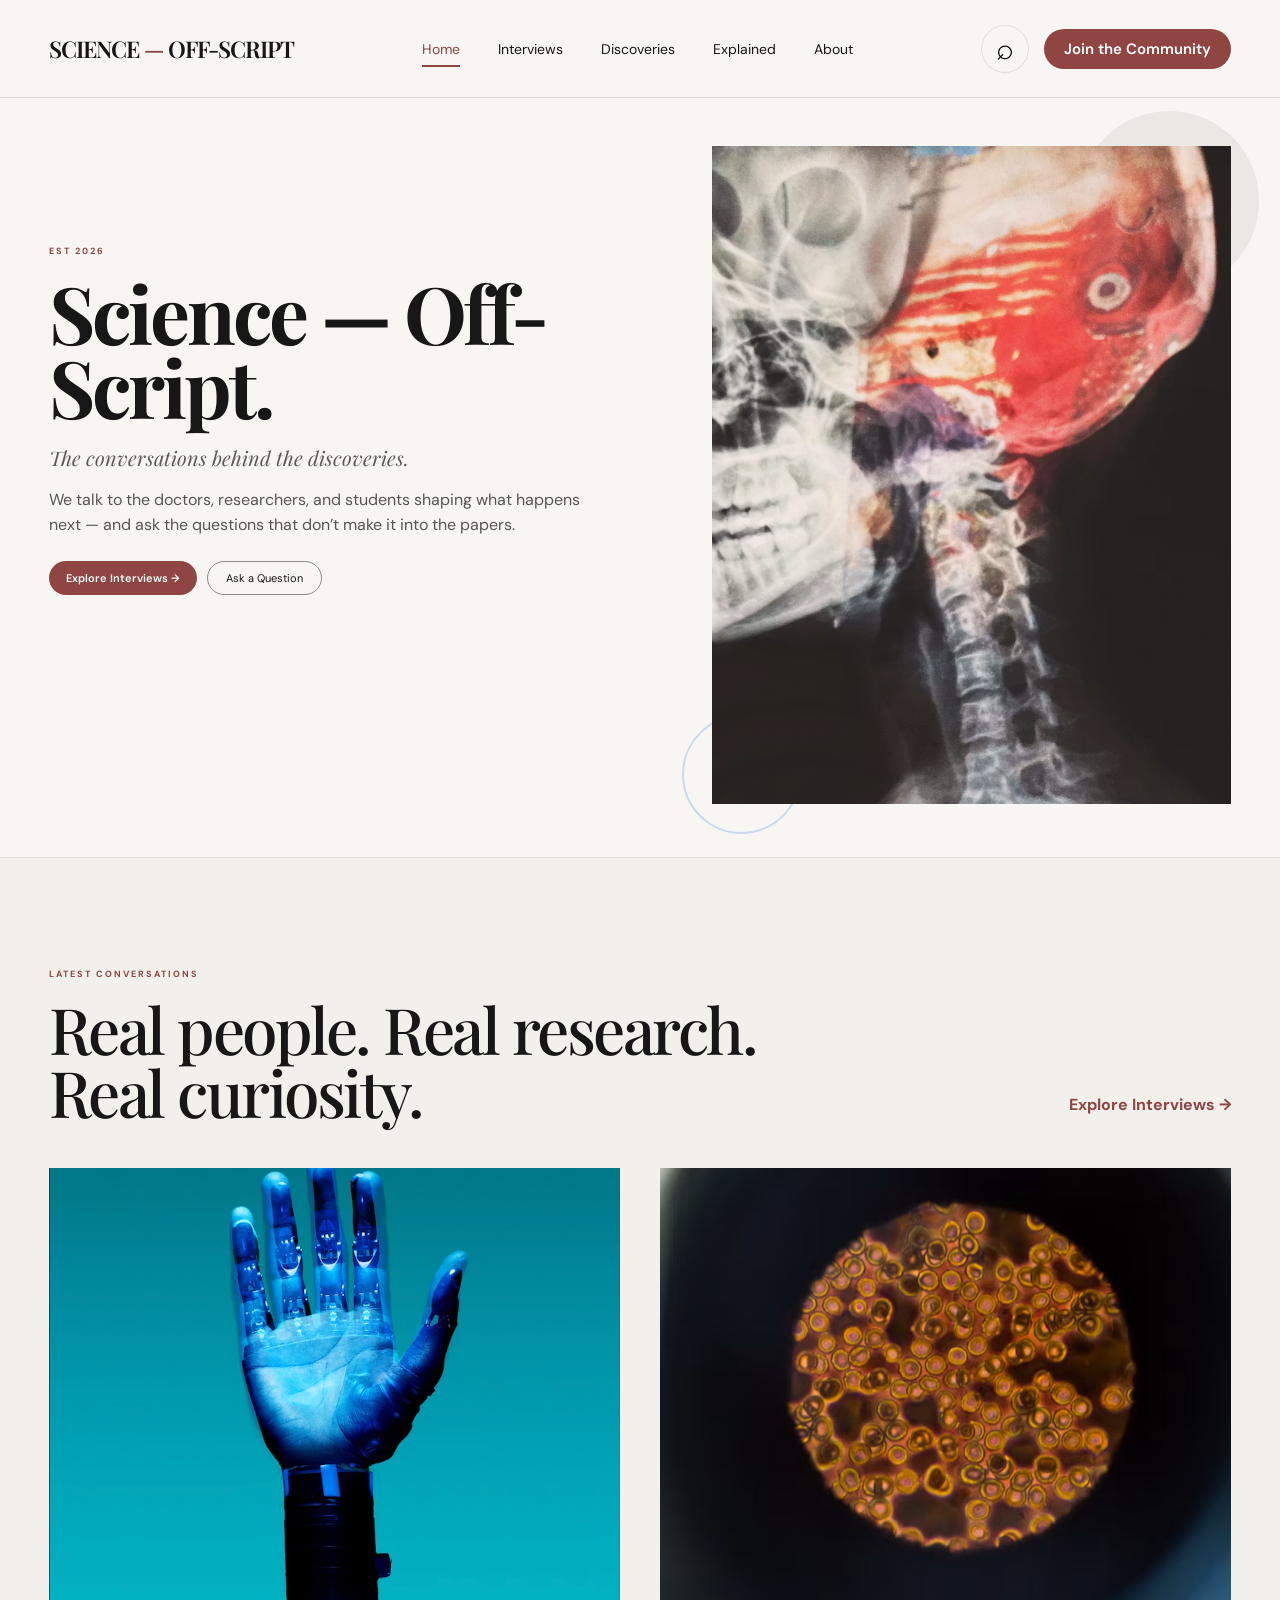
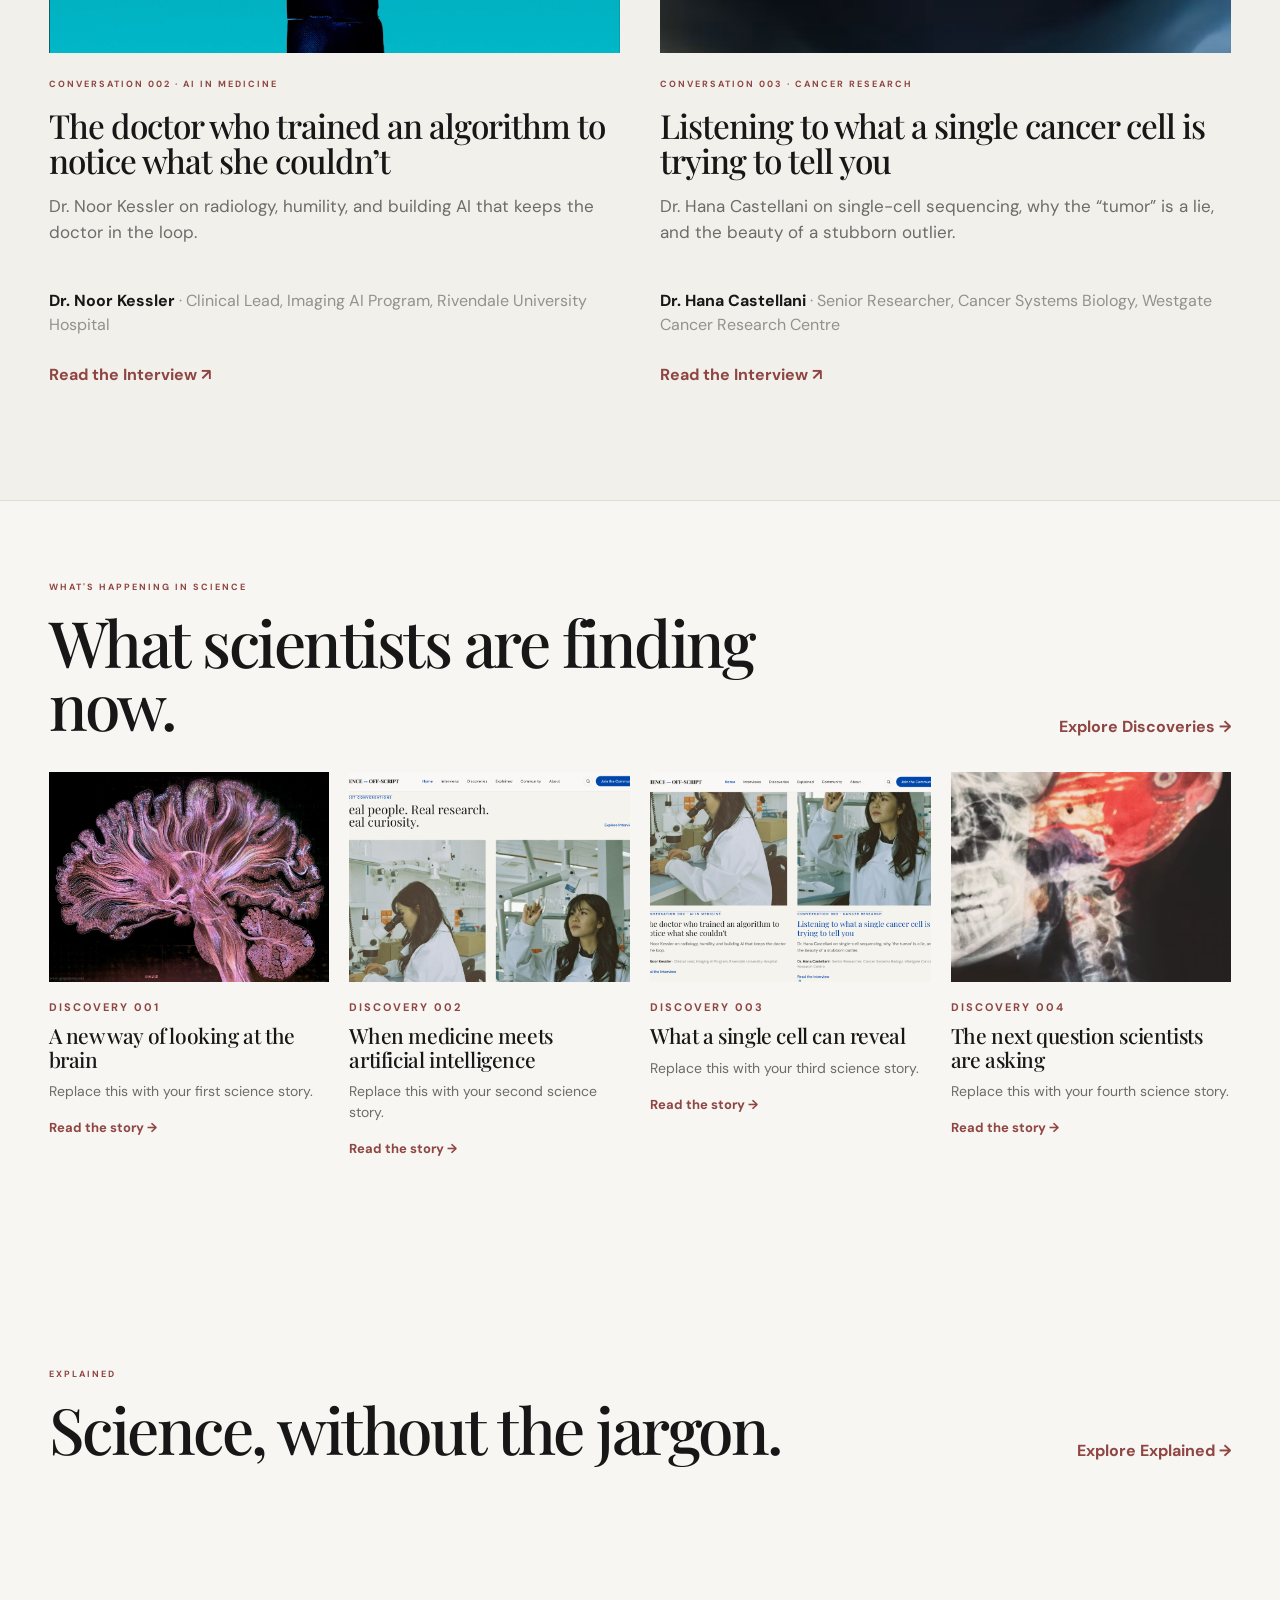
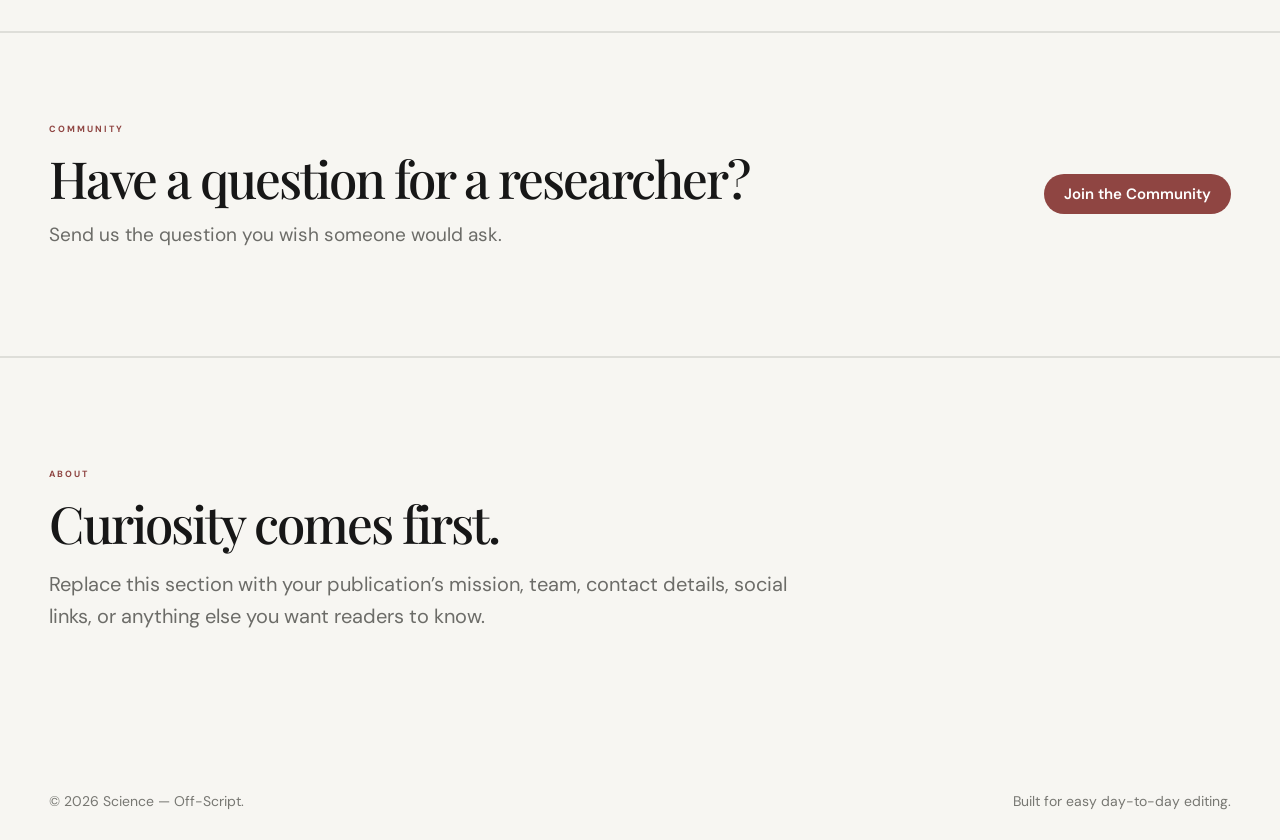
==== index.html @ 16490a1f "Update index.html" ====
<!doctype html>
<html lang="en">
<head>
  <meta charset="utf-8">
  <meta name="viewport" content="width=device-width, initial-scale=1">
  <title>Science — Off-Script.</title>
  <meta name="description" content="The conversations behind the discoveries.">
  <link rel="preconnect" href="https://fonts.googleapis.com">
  <link rel="preconnect" href="https://fonts.gstatic.com" crossorigin>
  <link href="https://fonts.googleapis.com/css2?family=DM+Sans:wght@400;500;600;700&family=Playfair+Display:ital,wght@0,500;0,600;1,500&display=swap" rel="stylesheet">
  <link rel="stylesheet" href="styles.css">
</head>
<body>
  <header class="site-header" id="home">
    <a class="logo" href="index.html" aria-label="Science Off-Script home">SCIENCE <span>—</span> OFF-SCRIPT</a>
    <nav id="main-nav"></nav>
    <div class="header-actions">
      <button class="search-btn" aria-label="Search">⌕</button>
      <a class="pill-btn" id="community-top" href="#community"></a>
    </div>
    <button class="menu-btn" aria-label="Open menu">☰</button>
  </header>

  <main>
    <section class="hero section-pad">
      <div class="hero-copy">
        <p class="eyebrow" id="hero-eyebrow"></p>
        <h1 id="hero-title"></h1>
        <p class="hero-subtitle" id="hero-subtitle"></p>
        <p class="hero-description" id="hero-description"></p>
        <div class="button-row">
          <a class="pill-btn" id="hero-primary"></a>
          <a class="outline-btn" id="hero-secondary"></a>
        </div>
      </div>
    <div class="hero-image-wrap">
  <img id="hero-image" alt="">
</div>
    </section>

    <section class="latest section-pad" id="interviews">
      <div class="section-heading">
        <div>
          <p class="eyebrow" id="latest-eyebrow"></p>
          <h2 id="latest-title"></h2>
        </div>
        <a class="text-link" id="latest-link"></a>
      </div>
      <div class="conversation-grid" id="conversation-grid"></div>
    </section>

    <section class="home-discoveries section-pad" id="discoveries">
  <div class="home-discoveries-heading">
    <div>
      <p class="eyebrow" id="whats-happening-eyebrow"></p>
      <h2 id="whats-happening-title"></h2>
    </div>

    <a class="text-link" id="whats-happening-link"></a>
  </div>

  <div class="home-discoveries-grid" id="whats-happening-grid"></div>
</section>

   <section class="home-explained section-pad" id="explained">
  <div class="home-explained-heading">
    <div>
      <p class="eyebrow">EXPLAINED</p>
      <h2>Science, without the jargon.</h2>
    </div>

    <a class="text-link" href="explained.html">Explore Explained →</a>
  </div>

  <div class="home-explained-grid" id="home-explained-grid"></div>
</section>

    <section class="community section-pad" id="community">
      <div>
        <p class="eyebrow">COMMUNITY</p>
        <h2 id="footer-community-title"></h2>
        <p id="footer-community-text"></p>
      </div>
      <a class="pill-btn" id="footer-button"></a>
    </section>

    <section class="simple-section section-pad" id="about">
      <p class="eyebrow">ABOUT</p>
      <h2>Curiosity comes first.</h2>
      <p>Replace this section with your publication’s mission, team, contact details, social links, or anything else you want readers to know.</p>
    </section>
  </main>

  <footer class="site-footer"><span id="copyright"></span><span>Built for easy day-to-day editing.</span></footer>
  <script src="content.js"></script>
  <script src="script.js"></script>
</body>
</html>
---- styles.css ----
:root {
  --blue: #8F4542;
  --ink: #171717;
  --muted: #6c6c68;
  --paper: #f7f6f2;
  --line: #deded9;
  --serif: 'Playfair Display', Georgia, serif;
  --sans: 'DM Sans', Arial, sans-serif;
}
* { box-sizing: border-box; }
html { scroll-behavior: smooth; }
body { margin: 0; background: var(--paper); color: var(--ink); font-family: var(--sans); }
a { color: inherit; text-decoration: none; }
.site-header {
  height: 98px;
  border-bottom: 1px solid var(--line);
  display: flex;
  align-items: center;
  padding: 0 3.8vw;
  gap: 40px;
  background: rgba(247,246,242,.96);
  position: sticky;
  top: 0;
  z-index: 10;
}

.logo {
  font-family: var(--serif);
  font-weight: 600;
  font-size: 23px;
  letter-spacing: -1px;
  white-space: nowrap;
}

.logo span {
  color: var(--blue);
}

nav {
  display: flex;
  justify-content: center;
  gap: 38px;
  flex: 1;
}

nav a {
  position: relative;
  color: var(--ink);
  font-size: 14px;
  transition: color .2s ease;
}
nav a::after {
  content: '';
  position: absolute;
  left: 0;
  right: 0;
  bottom: -9px;
  height: 2px;
  background: var(--blue);
  transform: scaleX(0);
  transform-origin: center;
  transition: transform .2s ease;
}

nav a:hover {
  color: var(--blue);
}

nav a:hover::after {
  transform: scaleX(1);
}

nav a.active {
  color: var(--blue);
}

nav a.active::after {
  transform: scaleX(1);
}

.text-link:hover {
  color: var(--blue);
}

.header-actions {
  display: flex;
  align-items: center;
  gap: 15px;
}

.search-btn {
  border: 1px solid var(--line);
  width: 48px;
  height: 48px;
  border-radius: 50%;
  background: transparent;
  font-size: 30px;
  line-height: 1;
  cursor: pointer;
}

.pill-btn {
  display: inline-flex;
  align-items: center;
  justify-content: center;
  background: var(--blue);
  color: white;
  border-radius: 999px;
  padding: 11px 20px;
  font-size: 15px;
  line-height: 1.2;
  font-weight: 600;
  white-space: nowrap;
}
.outline-btn { border: 1px solid #8a8a86; border-radius: 999px; padding: 15px 28px; display: inline-flex; align-items: center; justify-content: center; }
.menu-btn { display: none; border: 0; background: transparent; font-size: 25px; }
.section-pad { padding-left: 3.8vw; padding-right: 3.8vw; }
.hero {
  min-height: 760px;
  display: grid;
  grid-template-columns: 1.05fr .95fr;
  align-items: center;
  gap: 7vw;
  padding-top: 30px;
  padding-bottom: 35px;
}

.eyebrow {
  color: var(--blue);
  font-size: 9px;
  letter-spacing: 2px;
  font-weight: 700;
  margin: 0 0 18px;
}
.hero-copy {
  transform: translateY(-55px);
}
.hero h1 {
  font-family: var(--serif);
  font-size: clamp(62px, 6.2vw, 90px);
  line-height: .94;
  letter-spacing: -3px;
  max-width: 650px;
  margin: 0 0 20px;
  white-space: pre-line;
}

.hero-subtitle {
  font-family: var(--serif);
  font-style: italic;
  font-size: 20px;
  color: #595955;
  margin: 0 0 17px;
}

.hero-description {
  max-width: 560px;
  font-size: 16px;
  line-height: 1.55;
  color: #565652;
  margin: 0 0 24px;
}

.button-row {
  display: flex;
  gap: 10px;
  flex-wrap: wrap;
}

.button-row .pill-btn {
  padding: 9px 17px;
  font-size: 11px;
}

.button-row .outline-btn {
  padding: 9px 18px;
  font-size: 11px;
}

.hero-image-wrap {
  position: relative;
  max-width: 545px;
  justify-self: end;
}

.hero-image-wrap:before {
  content: '';
  position: absolute;
  width: 180px;
  height: 180px;
  border-radius: 50%;
  background: #e9e8e2;
  right: -28px;
  top: -35px;
  z-index: -1;
}

.hero-image-wrap:after {
  content: '';
  position: absolute;
  width: 115px;
  height: 115px;
  border: 2px solid #c9d9ef;
  border-radius: 50%;
  left: -30px;
  bottom: -30px;
  z-index: -1;
}

.hero-image-wrap img {
  width: 100%;
  aspect-ratio: .79;
  object-fit: cover;
  display: block;
}

.image-badge {
  position: absolute;
  bottom: 12px;
  left: 12px;
  background: white;
  padding: 6px 11px;
  border-radius: 999px;
  font-size: 9px;
  font-weight: 600;
}
.latest { padding-top: 35px; padding-bottom: 100px; }
.section-heading { display: flex; justify-content: space-between; align-items: end; gap: 30px; margin-bottom: 40px; }
.section-heading h2, .simple-section h2, .community h2 { font-family: var(--serif); font-size: clamp(45px, 4vw, 62px); line-height: .98; letter-spacing: -2px; white-space: pre-line; margin: 0; font-weight: 500; }
.text-link { color: var(--blue); font-weight: 700; font-size: 16px; }
.conversation-grid {
  display: grid;
  grid-template-columns: 1fr 0.78fr;
  grid-template-rows: auto auto;
  column-gap: 55px;
  row-gap: 45px;
  align-items: start;
}

/* Large card on the left */
.conversation-grid > *:first-child {
  grid-column: 1;
  grid-row: 1 / span 2;
  align-self: stretch;
}

/* Two smaller cards stacked on the right */
.conversation-grid > *:nth-child(2) {
  grid-column: 2;
  grid-row: 1;
}

.conversation-grid > *:nth-child(3) {
  grid-column: 2;
  grid-row: 2;
}

/* Large image */
.conversation-grid > *:first-child .card-image img {
  aspect-ratio: 1.45;
  object-fit: cover;
}

/* Smaller images */
.conversation-grid > *:nth-child(2) .card-image img,
.conversation-grid > *:nth-child(3) .card-image img {
  aspect-ratio: 1.75;
  object-fit: cover;
}

.card-image {
  display: block;
  overflow: hidden;
}

.card-image img {
  width: 100%;
  height: auto;
  display: block;
  transition: transform .35s;
}

.card-image:hover img {
  transform: scale(1.025);
}
.card-copy { padding-top: 30px; }
.card-copy h3 { font-family: var(--serif); font-size: clamp(30px, 3vw, 44px); line-height: 1.05; font-weight: 500; margin: 0 0 17px; letter-spacing: -1px; }
.card-copy > p:not(.eyebrow):not(.byline) { font-size: 17px; line-height: 1.5; color: var(--muted); max-width: 700px; }
.byline { color: #92928d; font-size: 16px; line-height: 1.5; margin: 27px 0; }
.byline strong { color: var(--ink); }
.simple-section { padding-top: 110px; padding-bottom: 110px; border-top: 1px solid var(--line); }
.simple-section p:not(.eyebrow) { max-width: 780px; font-size: 20px; line-height: 1.6; color: var(--muted); }
.community { padding-top: 90px; padding-bottom: 90px; display: flex; justify-content: space-between; align-items: center; gap: 40px; border-top: 1px solid var(--line); border-bottom: 1px solid var(--line); }
.community p:not(.eyebrow) { color: var(--muted); font-size: 19px; }
.site-footer { padding: 30px 3.8vw; display: flex; justify-content: space-between; color: #777772; font-size: 14px; gap: 20px; }
.article-page { padding-bottom: 100px; }
.article-intro { padding-top: 95px; text-align: center; max-width: 1100px; margin: auto; }
.article-intro h1 { font-family: var(--serif); font-size: clamp(55px, 7vw, 100px); line-height: .98; letter-spacing: -3px; margin: 0 auto 30px; font-weight: 500; }
.article-intro-text { font-size: 22px; color: var(--muted); line-height: 1.5; max-width: 780px; margin: auto; }
.article-intro .byline { margin-bottom: 8px; }
.article-date { color: var(--blue); font-weight: 700; letter-spacing: 3px; }
.article-hero { width: 92.4vw; margin: 50px auto 80px; }
.article-hero img { width: 100%; max-height: 760px; object-fit: cover; display: block; }
.article-body { max-width: 780px; margin: auto; padding: 0 25px; }
.article-body section { margin-bottom: 60px; }
.article-body h2 { font-family: var(--serif); font-size: 43px; font-weight: 500; }
.article-body p { font-size: 20px; line-height: 1.8; color: #555550; }
code { font-family: monospace; background: #e9e8e2; padding: 2px 5px; }
@media (max-width: 900px) {
  .site-header {
    height: 78px;
    padding: 0 5vw;
    gap: 15px;
  }

  nav,
  .header-actions {
    display: none;
  }

  .menu-btn {
    display: block;
    margin-left: auto;
  }

  .hero {
    grid-template-columns: 1fr;
    gap: 45px;
    padding-top: 65px;
  }

  .hero h1 {
    font-size: clamp(60px, 15vw, 90px);
  }

  .conversation-grid,
  .featured-card {
    grid-template-columns: 1fr;
  }

  .conversation-grid {
    grid-template-rows: auto;
  }

  .conversation-grid > *:first-child {
    grid-row: auto;
  }

  .section-heading {
    align-items: start;
    flex-direction: column;
  }

  .featured-copy {
    padding-bottom: 30px;
  }

  .community {
    flex-direction: column;
    align-items: start;
  }
}

@media (max-width: 560px) {
  .logo {
    font-size: 17px;
  }

  .section-pad {
    padding-left: 5vw;
    padding-right: 5vw;
  }

  .hero {
    min-height: auto;
    padding-bottom: 70px;
  }

  .hero h1 {
    letter-spacing: -2px;
  }

  .hero-description {
    font-size: 18px;
  }

  .section-heading h2,
  .simple-section h2,
  .community h2 {
    font-size: 48px;
  }

  .featured-copy h3 {
    font-size: 46px;
  }

  .site-footer {
    padding: 25px 5vw;
    flex-direction: column;
  }

  .article-hero {
    width: 90vw;
  }
}
/* COMMUNITY PAGE */

.community-section {
  display: grid;
  grid-template-columns: 1fr 1fr;
  align-items: center;
  gap: 70px;
  padding-top: 45px;
  padding-bottom: 45px;
  border-top: 1px solid var(--line);
  border-bottom: 1px solid var(--line);
}

.community-text {
  max-width: 600px;
}

.community-text h2 {
  font-family: var(--serif);
  font-size: clamp(45px, 5vw, 70px);
  line-height: 1;
  letter-spacing: -2px;
  font-weight: 500;
  margin: 0 0 22px;
}

.community-text > p:not(.eyebrow) {
  color: var(--muted);
  font-size: 19px;
  line-height: 1.6;
  margin: 0;
}

.community-form-box {
  background: white;
  border: 1px solid var(--line);
  border-radius: 18px;
  padding: 25px;
}

.community-form {
  display: flex;
  flex-direction: column;
  gap: 14px;
}

.community-form label {
  font-size: 15px;
  font-weight: 600;
}

.community-form textarea {
  width: 100%;
  min-height: 160px;
  box-sizing: border-box;
  resize: vertical;
  border: 1px solid var(--line);
  border-radius: 10px;
  padding: 14px;
  font-family: var(--sans);
  font-size: 16px;
  line-height: 1.5;
  background: var(--paper);
  color: var(--ink);
  outline: none;
}

.community-form textarea:focus {
  border-color: var(--blue);
}

.community-form .pill-btn {
  border: 0;
  cursor: pointer;
  align-self: flex-start;
}


/* COMMUNITY MOBILE */

@media (max-width: 900px) {

  .community-section {
    grid-template-columns: 1fr;
    gap: 35px;
    padding-top: 40px;
    padding-bottom: 40px;
  }

  .community-form-box {
    width: 100%;
    box-sizing: border-box;
  }

  .community-text h2 {
    font-size: 48px;
  }

}
/* =========================================================
   HOME PAGE — REFERENCE LAYOUT
   Keep existing colors and images.
   ========================================================= */

/* Light separation line between major Home sections */
.hero {
  border-bottom: 1px solid var(--line);
}

/* Latest Conversations — slightly darker paper tone */
.latest {
  background: #f1f0eb;
  border-bottom: 1px solid var(--line);
  padding-top: 110px;
  padding-bottom: 115px;
}

/* Reference-style heading */
.latest .section-heading {
  margin-bottom: 45px;
}

.latest .section-heading h2 {
  max-width: 760px;
  font-size: clamp(48px, 5vw, 68px);
  line-height: .98;
  letter-spacing: -2.5px;
}

/* Keep the Explore Interviews link on the right */
.latest .section-heading .text-link {
  margin-bottom: 8px;
  white-space: nowrap;
}

/* Two equal conversation columns like the reference */
.latest .conversation-grid {
  display: grid;
  grid-template-columns: repeat(2, minmax(0, 1fr));
  grid-template-rows: none;
  gap: 40px;
  align-items: start;
}

/* Remove the old asymmetric positioning */
.latest .conversation-grid > * {
  grid-column: auto !important;
  grid-row: auto !important;
}

/* Conversation images */
.latest .card-image img {
  width: 100%;
  aspect-ratio: 1.18;
  object-fit: cover;
  display: block;
}

/* Conversation text */
.latest .card-copy {
  padding-top: 25px;
}

.latest .card-copy h3 {
  font-size: clamp(28px, 2.6vw, 40px);
  line-height: 1.05;
  letter-spacing: -1px;
  margin-bottom: 15px;
}

.latest .card-copy > p:not(.eyebrow):not(.byline) {
  font-size: 17px;
  line-height: 1.55;
}
/* Show only the first two Latest Conversation cards */
.latest .conversation-grid > *:nth-child(3) {
  display: none;
}
}
/* Make the two Latest Conversation cards exactly equal */
.latest .conversation-grid {
  align-items: stretch;
}

.latest .conversation-grid > *:nth-child(1),
.latest .conversation-grid > *:nth-child(2) {
  display: flex;
  flex-direction: column;
}

/* Same image size */
.latest .conversation-grid > *:nth-child(1) .card-image,
.latest .conversation-grid > *:nth-child(2) .card-image {
  width: 100%;
  aspect-ratio: 1.18;
}

.latest .conversation-grid > *:nth-child(1) .card-image img,
.latest .conversation-grid > *:nth-child(2) .card-image img {
  width: 100%;
  height: 100%;
  object-fit: cover;
}

/* Same text positioning */
.latest .conversation-grid > *:nth-child(1) .card-copy,
.latest .conversation-grid > *:nth-child(2) .card-copy {
  padding-top: 25px;
  display: flex;
  flex-direction: column;
  flex: 1;
}

/* Same title size */
.latest .conversation-grid > *:nth-child(1) .card-copy h3,
.latest .conversation-grid > *:nth-child(2) .card-copy h3 {
  font-size: clamp(28px, 2.6vw, 40px);
  line-height: 1.05;
  letter-spacing: -1px;
  margin: 0 0 15px;
}

/* Same description styling */
.latest .conversation-grid > *:nth-child(1) .card-copy > p:not(.eyebrow):not(.byline),
.latest .conversation-grid > *:nth-child(2) .card-copy > p:not(.eyebrow):not(.byline) {
  font-size: 17px;
  line-height: 1.55;
  margin-top: 0;
}
/* =========================================================
FEATURED CONVERSATION — REFERENCE
========================================================= */

.featured {
  border-bottom: 1px solid var(--line);
  padding-top: 105px;
  padding-bottom: 115px;
}

/* Heading above the featured story */
.featured .section-heading {
  margin-bottom: 45px;
}

.featured .section-heading h2 {
  max-width: 760px;
  font-size: clamp(48px, 5vw, 68px);
  line-height: .98;
  letter-spacing: -2.5px;
}

/* All conversations link */
.featured .section-heading .text-link {
  margin-bottom: 8px;
  white-space: nowrap;
}

/* Large image + story copy */
.featured-card {
  display: grid;
  grid-template-columns: 1.35fr .9fr;
  gap: 6vw;
  align-items: center;
}

/* Featured image */
.featured-image {
  width: 100%;
}

.featured-image img {
  width: 100%;
  aspect-ratio: 1.38;
  object-fit: cover;
  display: block;
}

/* Story copy */
.featured-copy {
  max-width: 560px;
}

.featured-copy h3 {
  font-family: var(--serif);
  color: var(--blue);
  font-size: clamp(45px, 5vw, 72px);
  line-height: .98;
  letter-spacing: -2px;
  font-weight: 500;
  margin: 0 0 25px;
}

.featured-description {
  font-size: 20px;
  color: #5c5c58;
  line-height: 1.5;
  margin: 0;
}

/* =========================================================
   HOME — EXPLAINED
   ========================================================= */

.home-explained {
  border-bottom: 1px solid var(--line);
  padding-top: 110px;
  padding-bottom: 115px;
}

.home-explained-heading {
  display: flex;
  justify-content: space-between;
  align-items: end;
  gap: 30px;
  margin-bottom: 55px;
}

.home-explained-heading h2 {
  font-family: var(--serif);
  font-size: clamp(48px, 5vw, 68px);
  line-height: .98;
  letter-spacing: -2.5px;
  font-weight: 500;
  margin: 0;
  max-width: 760px;
}

.home-explained-grid {
  display: grid;
  grid-template-columns: repeat(3, minmax(0, 1fr));
  gap: 42px;
}

.home-explained-card {
  border-top: 1px solid var(--line);
  padding-top: 25px;
}

.home-explained-card h3 {
  font-family: var(--serif);
  font-size: clamp(28px, 2.5vw, 38px);
  line-height: 1.05;
  letter-spacing: -1px;
  font-weight: 500;
  margin: 0 0 18px;
}

.home-explained-card p:not(.eyebrow) {
  color: var(--muted);
  font-size: 17px;
  line-height: 1.55;
  margin: 0 0 25px;
}

.home-explained-card .text-link {
  font-size: 15px;
}

/* =========================================================
   HOME MOBILE
   ========================================================= */

@media (max-width: 900px) {

  .latest .conversation-grid {
    grid-template-columns: 1fr;
    gap: 55px;
  }

  .home-explained-grid {
    grid-template-columns: 1fr;
    gap: 45px;
  }

  .home-explained-heading {
    align-items: start;
    flex-direction: column;
  }

  .featured-card {
    grid-template-columns: 1fr;
  }
}

@media (max-width: 560px) {

  .latest {
    padding-top: 80px;
    padding-bottom: 85px;
  }

  .featured {
    padding-top: 80px;
    padding-bottom: 85px;
  }

  .home-explained {
    padding-top: 80px;
    padding-bottom: 85px;
  }

  .latest .section-heading h2,
  .home-explained-heading h2 {
    font-size: 46px;
  }
}
/* Hide Featured Conversation on homepage */
.featured {
  display: none;
}
/* =========================================
   WHAT'S HAPPENING — 4 SMALL CARDS
   ========================================= */

.home-discoveries {
  padding-top: 80px;
  padding-bottom: 100px;
}

.home-discoveries-heading {
  display: flex;
  align-items: flex-end;
  justify-content: space-between;
  gap: 30px;
  margin-bottom: 35px;
}

.home-discoveries-grid {
  display: grid;
  grid-template-columns: repeat(4, 1fr);
  gap: 20px;
}

.home-discovery-card {
  min-width: 0;
}

.home-discovery-card .card-image {
  display: block;
  width: 100%;
  aspect-ratio: 4 / 3;
  overflow: hidden;
  margin-bottom: 18px;
}

.home-discovery-card .card-image img {
  width: 100%;
  height: 100%;
  object-fit: cover;
  display: block;
}

.home-discovery-card .card-copy {
  padding: 0;
}

.home-discovery-card .eyebrow {
  margin-bottom: 10px;
  font-size: 11px;
}

.home-discovery-card h3 {
  font-size: 21px;
  line-height: 1.12;
  letter-spacing: -0.4px;
  margin: 0 0 10px;
}

.home-discovery-card .card-copy > p:not(.eyebrow) {
  font-size: 14px;
  line-height: 1.5;
  margin: 0 0 14px;
}

.home-discovery-card .text-link {
  font-size: 13px;
}

/* Tablet */
@media (max-width: 900px) {
  .home-discoveries-grid {
    grid-template-columns: repeat(2, 1fr);
  }
}

/* Mobile */
@media (max-width: 600px) {
  .home-discoveries-heading {
    align-items: flex-start;
    flex-direction: column;
  }

  .home-discoveries-grid {
    grid-template-columns: 1fr;
  }
}
.home-discoveries-heading h2 {
  font-family: var(--serif);
  font-size: clamp(48px, 5vw, 68px);
  line-height: .98;
  letter-spacing: -2.5px;
  font-weight: 500;
  margin: 0;
  max-width: 760px;
}
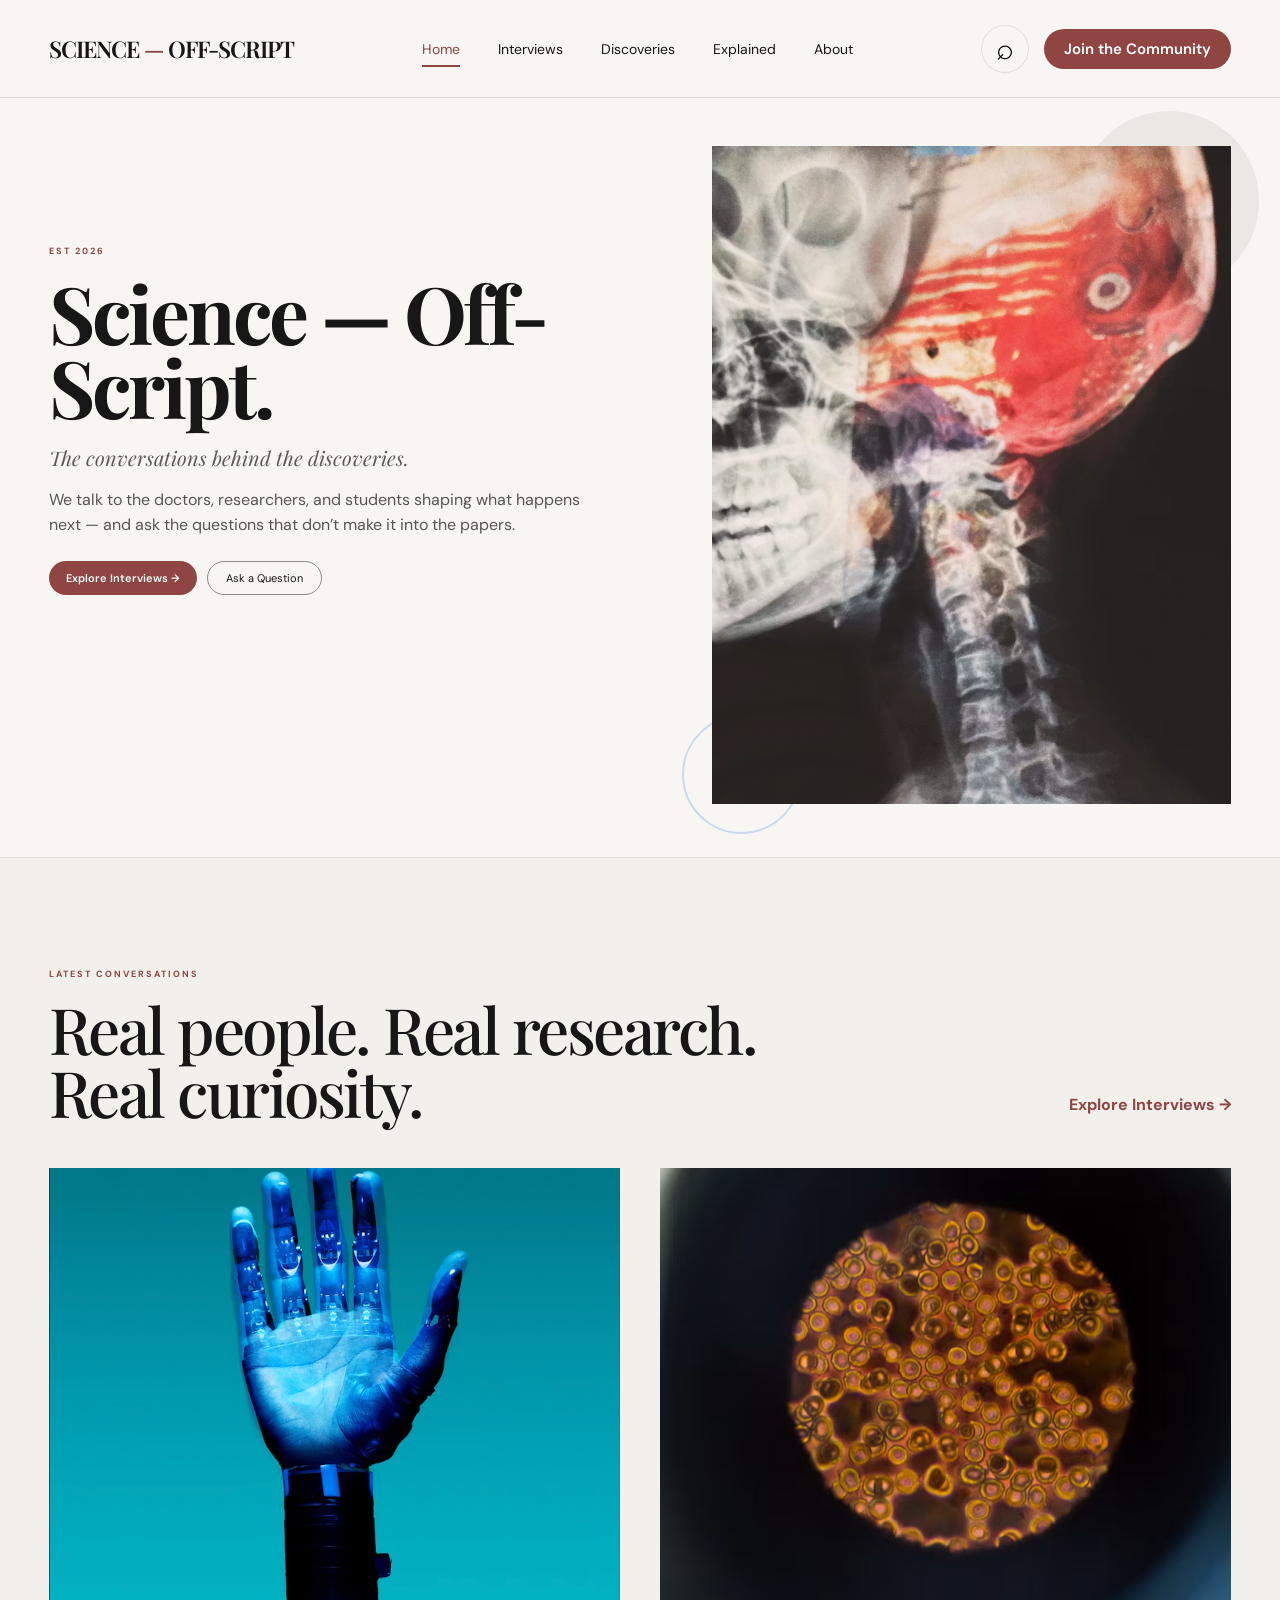
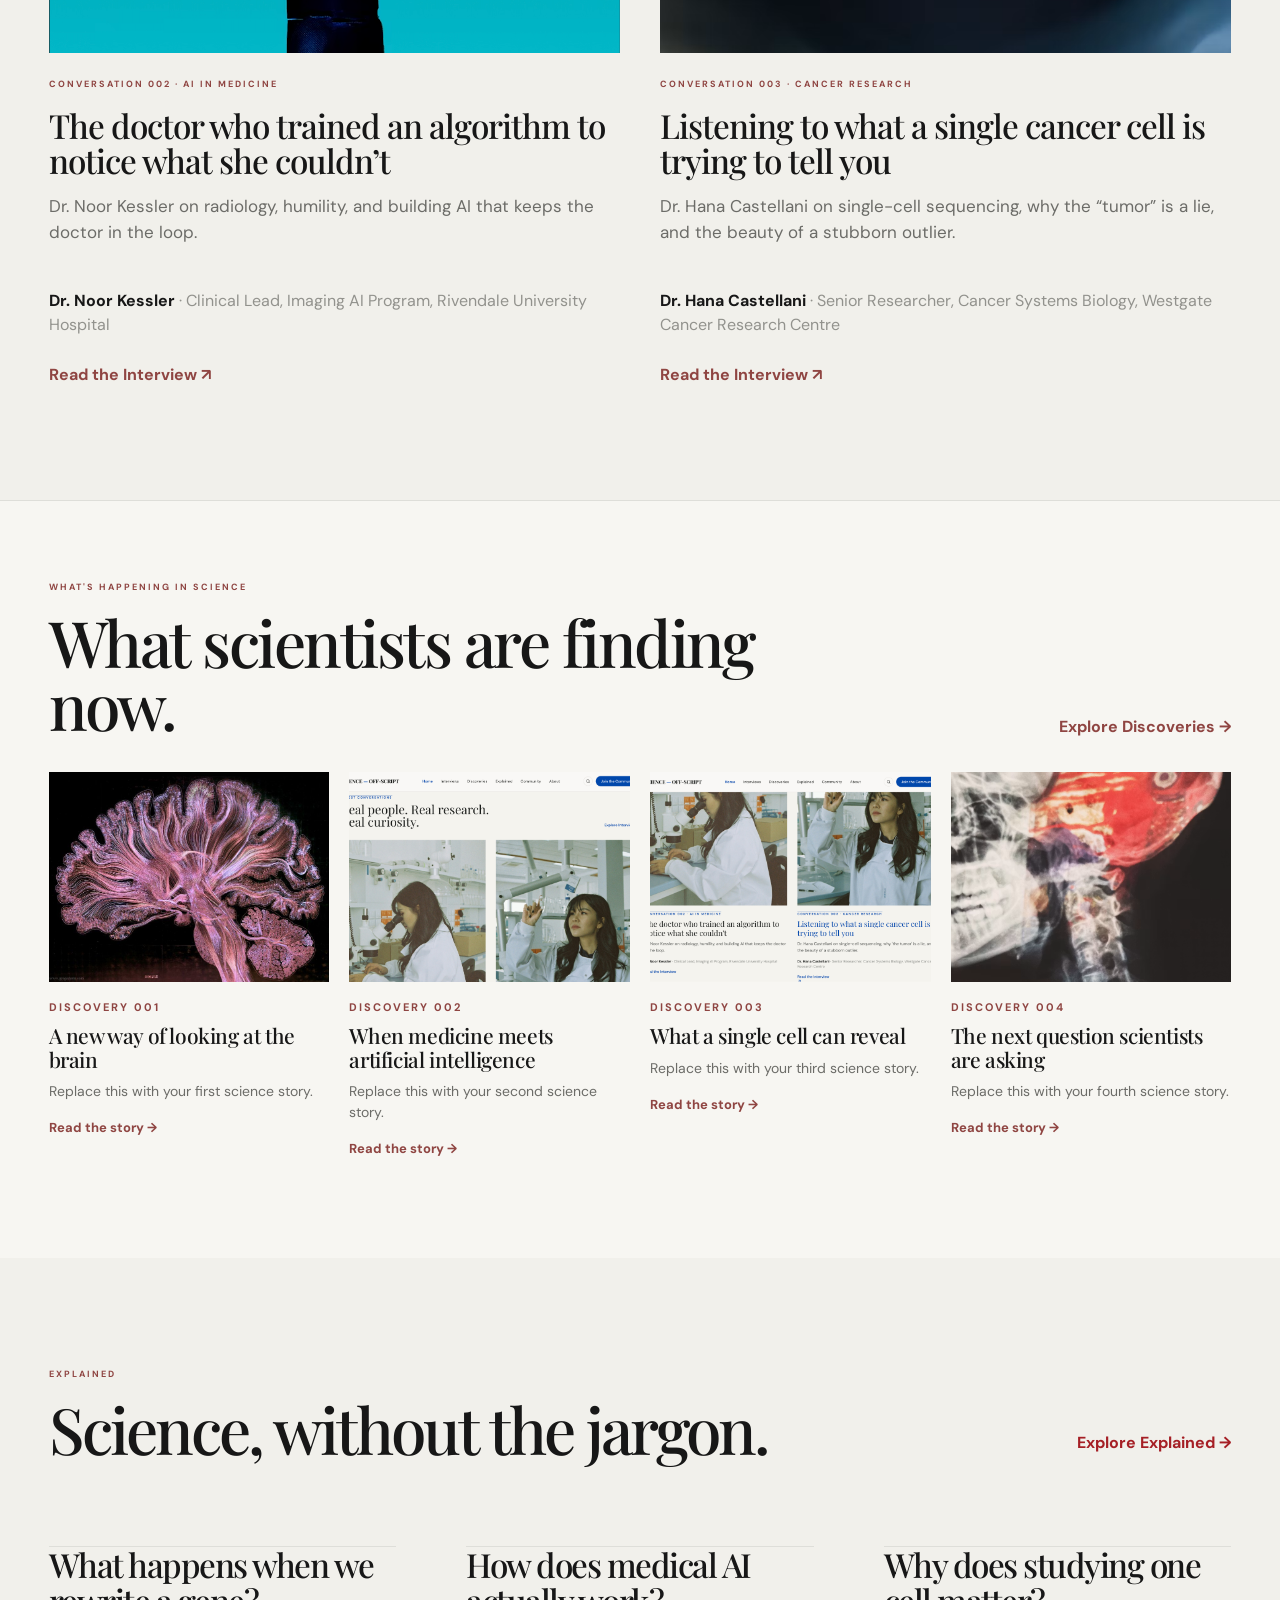
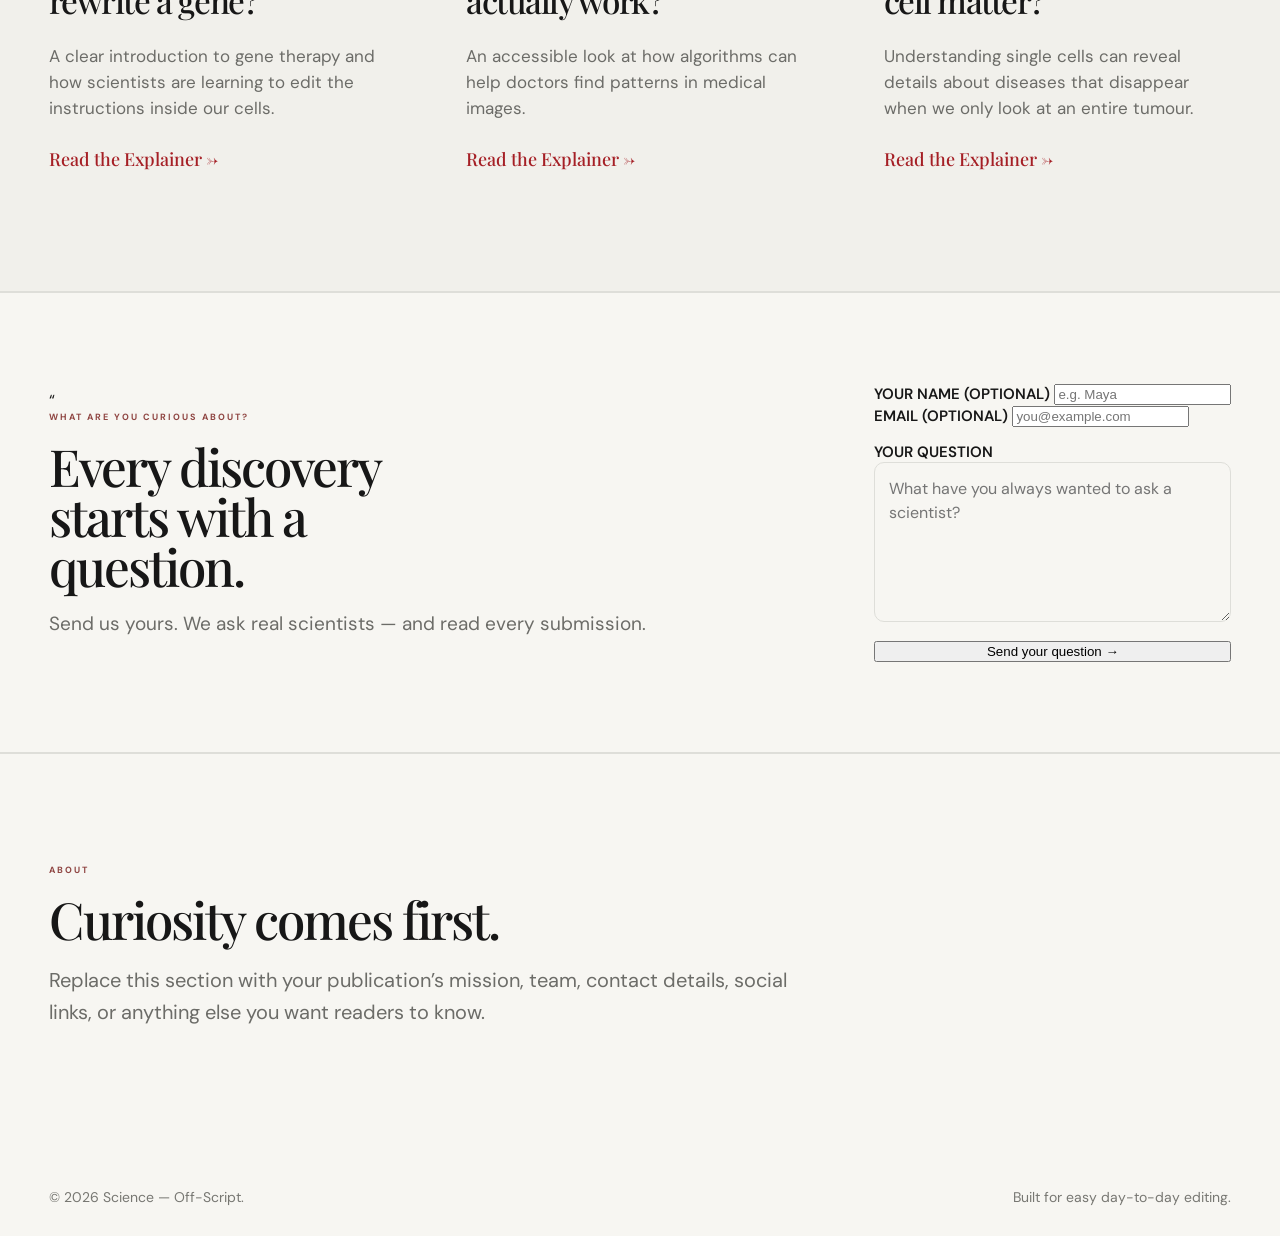
==== commit 1672b18d: "Update index.html" ====
--- a/index.html
+++ b/index.html
@@ -76,13 +76,55 @@
 </section>
 
     <section class="community section-pad" id="community">
-      <div>
-        <p class="eyebrow">COMMUNITY</p>
-        <h2 id="footer-community-title"></h2>
-        <p id="footer-community-text"></p>
+  <div class="community-copy">
+    <div class="community-icon">“</div>
+
+    <p class="eyebrow">WHAT ARE YOU CURIOUS ABOUT?</p>
+
+    <h2>Every discovery<br>starts with a<br>question.</h2>
+
+    <p>
+      Send us yours. We ask real scientists — and read
+      every submission.
+    </p>
+  </div>
+
+  <form class="community-form">
+    <div class="community-form-row">
+
+      <div class="form-field">
+        <label for="question-name">YOUR NAME (OPTIONAL)</label>
+        <input
+          type="text"
+          id="question-name"
+          placeholder="e.g. Maya"
+        >
       </div>
-      <a class="pill-btn" id="footer-button"></a>
-    </section>
+
+      <div class="form-field">
+        <label for="question-email">EMAIL (OPTIONAL)</label>
+        <input
+          type="email"
+          id="question-email"
+          placeholder="you@example.com"
+        >
+      </div>
+
+    </div>
+
+    <div class="form-field form-question">
+      <label for="question">YOUR QUESTION</label>
+      <textarea
+        id="question"
+        placeholder="What have you always wanted to ask a scientist?"
+      ></textarea>
+    </div>
+
+    <button type="submit" class="community-submit">
+      Send your question →
+    </button>
+  </form>
+</section>
 
     <section class="simple-section section-pad" id="about">
       <p class="eyebrow">ABOUT</p>
--- a/styles.css
+++ b/styles.css
@@ -908,3 +908,83 @@
   margin: 0;
   max-width: 760px;
 }
+/* =========================================
+   EXPLAINED — HOMEPAGE
+   ========================================= */
+
+.home-explained {
+  background: #f1f0eb;
+  border-bottom: 1px solid var(--line);
+  padding-top: 110px;
+  padding-bottom: 120px;
+}
+
+.home-explained-heading {
+  display: flex;
+  align-items: flex-end;
+  justify-content: space-between;
+  gap: 40px;
+  margin-bottom: 85px;
+}
+
+.home-explained-heading h2 {
+  font-family: var(--serif);
+  font-size: clamp(48px, 5vw, 76px);
+  line-height: 0.98;
+  letter-spacing: -3px;
+  font-weight: 500;
+  margin: 0;
+  max-width: 760px;
+}
+
+.home-explained-heading .text-link {
+  flex-shrink: 0;
+  margin-bottom: 8px;
+  color: #a51f25;
+}
+
+.home-explained-grid {
+  display: grid;
+  grid-template-columns: repeat(3, 1fr);
+  gap: 70px;
+}
+
+.home-explained-card {
+  padding: 0;
+}
+
+.home-explained-card h3 {
+  font-family: var(--serif);
+  font-size: clamp(30px, 2.6vw, 42px);
+  line-height: 1.08;
+  letter-spacing: -1.5px;
+  font-weight: 500;
+  margin: 0 0 24px;
+}
+
+.home-explained-card p {
+  font-size: 18px;
+  line-height: 1.55;
+  color: #666;
+  margin: 0 0 32px;
+  max-width: 430px;
+}
+
+.home-explained-card .text-link {
+  color: #a51f25;
+  font-family: var(--serif);
+  font-size: 18px;
+  font-weight: 500;
+}
+
+@media (max-width: 900px) {
+  .home-explained-heading {
+    align-items: flex-start;
+    flex-direction: column;
+  }
+
+  .home-explained-grid {
+    grid-template-columns: 1fr;
+    gap: 55px;
+  }
+}
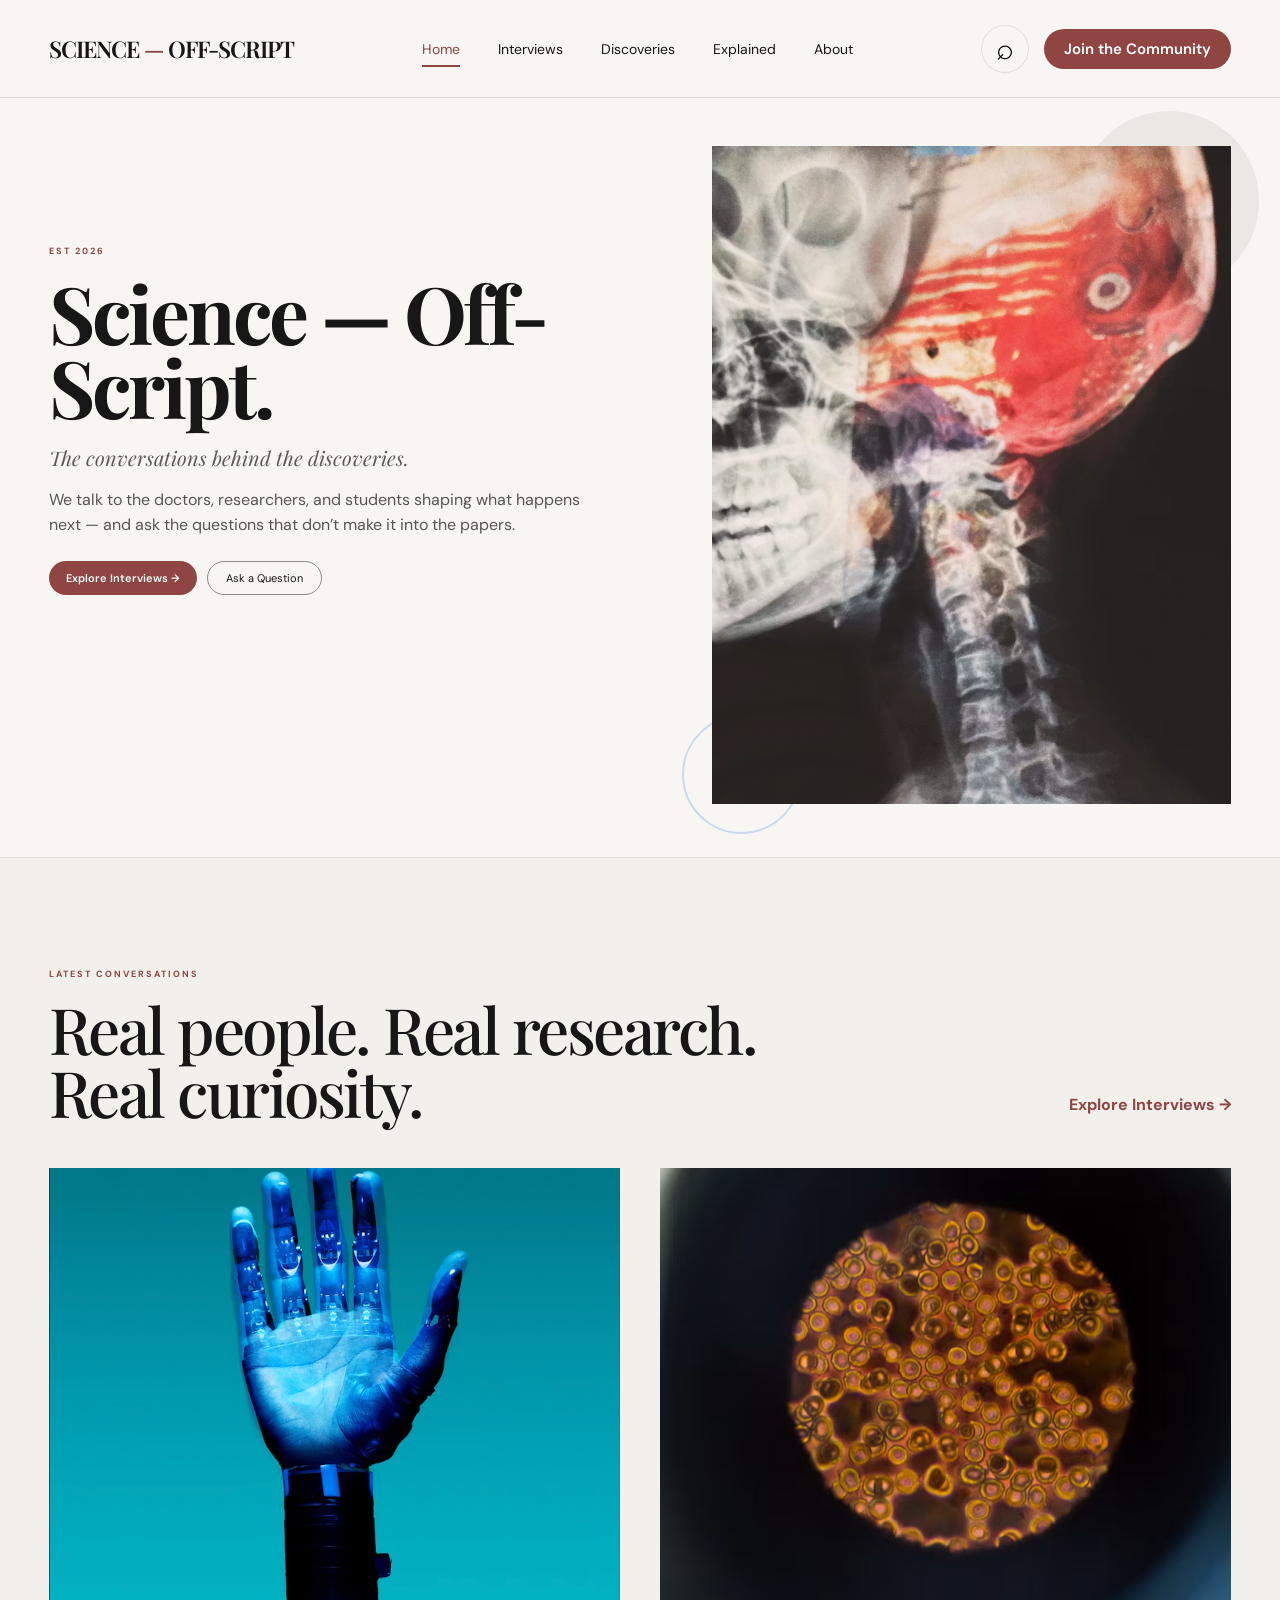
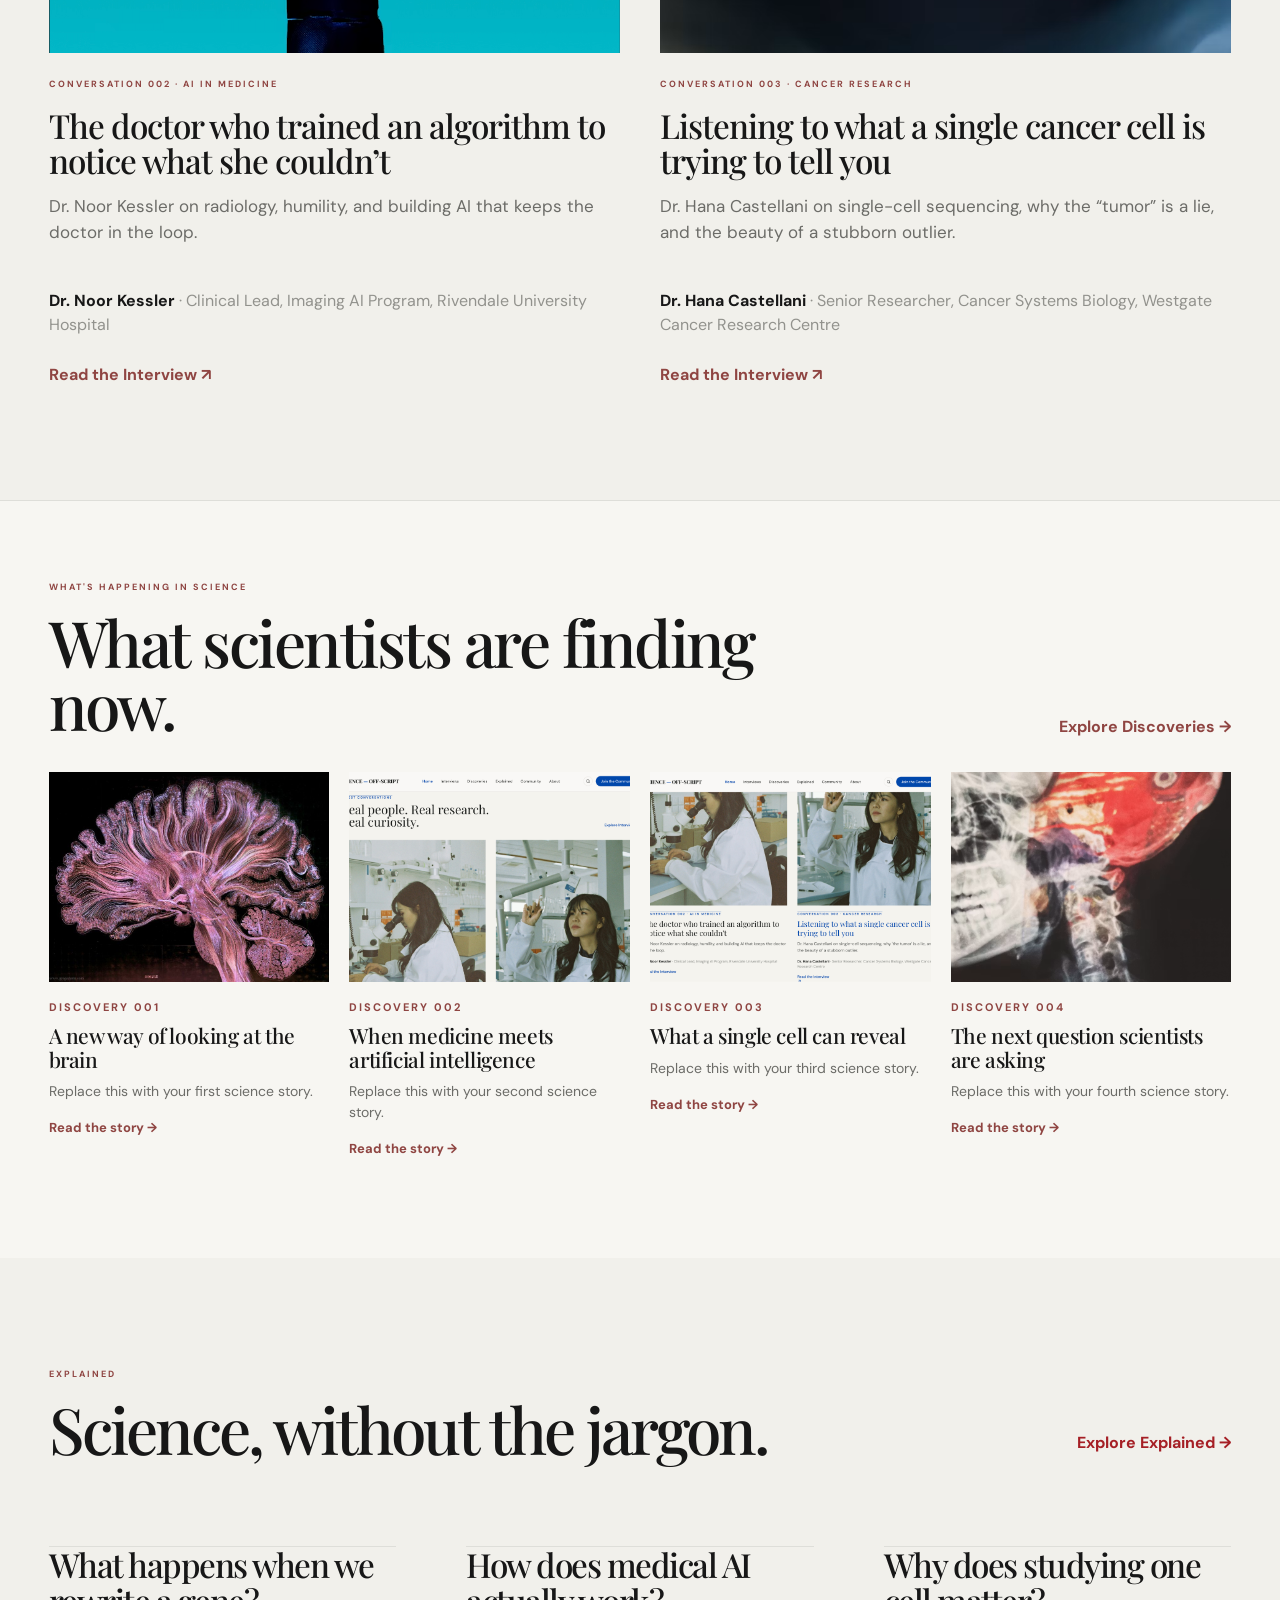
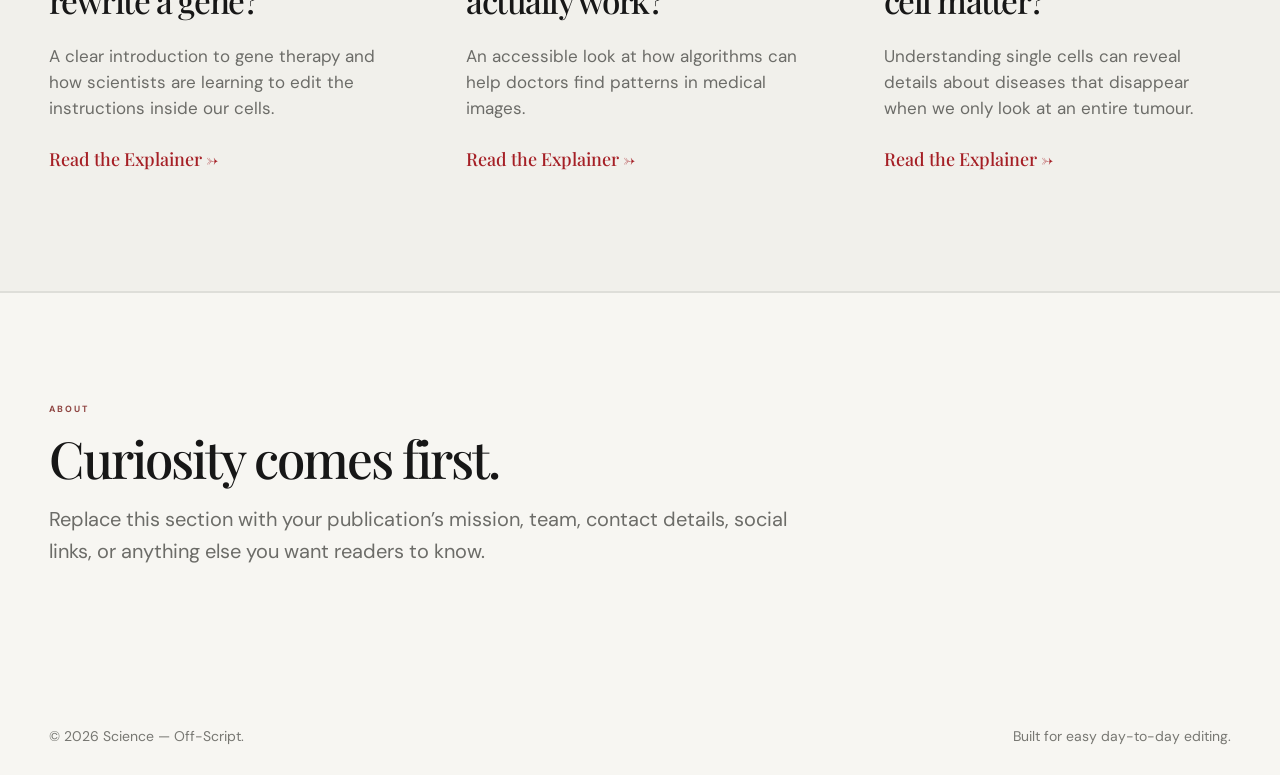
==== commit d0589b7a: "Update index.html" ====
--- a/index.html
+++ b/index.html
@@ -75,57 +75,6 @@
   <div class="home-explained-grid" id="home-explained-grid"></div>
 </section>
 
-    <section class="community section-pad" id="community">
-  <div class="community-copy">
-    <div class="community-icon">“</div>
-
-    <p class="eyebrow">WHAT ARE YOU CURIOUS ABOUT?</p>
-
-    <h2>Every discovery<br>starts with a<br>question.</h2>
-
-    <p>
-      Send us yours. We ask real scientists — and read
-      every submission.
-    </p>
-  </div>
-
-  <form class="community-form">
-    <div class="community-form-row">
-
-      <div class="form-field">
-        <label for="question-name">YOUR NAME (OPTIONAL)</label>
-        <input
-          type="text"
-          id="question-name"
-          placeholder="e.g. Maya"
-        >
-      </div>
-
-      <div class="form-field">
-        <label for="question-email">EMAIL (OPTIONAL)</label>
-        <input
-          type="email"
-          id="question-email"
-          placeholder="you@example.com"
-        >
-      </div>
-
-    </div>
-
-    <div class="form-field form-question">
-      <label for="question">YOUR QUESTION</label>
-      <textarea
-        id="question"
-        placeholder="What have you always wanted to ask a scientist?"
-      ></textarea>
-    </div>
-
-    <button type="submit" class="community-submit">
-      Send your question →
-    </button>
-  </form>
-</section>
-
     <section class="simple-section section-pad" id="about">
       <p class="eyebrow">ABOUT</p>
       <h2>Curiosity comes first.</h2>
--- a/styles.css
+++ b/styles.css
@@ -988,3 +988,134 @@
     gap: 55px;
   }
 }
+/* =========================
+   COMMUNITY QUESTION SECTION
+   ========================= */
+
+.community {
+  background: #f1f0eb;
+  color: var(--ink);
+
+  display: grid;
+  grid-template-columns: 0.85fr 0.65fr;
+  gap: 70px;
+  align-items: center;
+
+  min-height: 560px;
+}
+
+/* Remove the lime quotation mark */
+.community-icon {
+  display: none;
+}
+
+/* Red category label */
+.community-copy .eyebrow {
+  color: var(--blue);
+  margin-bottom: 25px;
+}
+
+/* Main heading */
+.community-copy h2 {
+  color: var(--ink);
+  font-family: "Playfair Display", serif;
+  font-size: clamp(52px, 5vw, 76px);
+  font-weight: 500;
+  line-height: 0.98;
+  letter-spacing: -0.035em;
+  margin: 0 0 30px;
+}
+
+/* Send your question / supporting text */
+.community-copy > p:last-child {
+  color: var(--blue);
+  font-size: 20px;
+  line-height: 1.5;
+  max-width: 520px;
+  margin: 0;
+}
+
+
+/* =========================
+   COMMUNITY FORM
+   ========================= */
+
+.community-form {
+  background: #f7f5f0;
+  color: var(--ink);
+  border-radius: 18px;
+
+  padding: 38px 38px 34px;
+
+  width: 100%;
+  box-sizing: border-box;
+}
+
+/* Red form labels */
+.form-field label {
+  color: var(--blue);
+  font-size: 15px;
+  font-weight: 600;
+  letter-spacing: 0.18em;
+  margin-bottom: 20px;
+}
+
+/* Inputs */
+.form-field input,
+.form-field textarea {
+  width: 100%;
+  box-sizing: border-box;
+
+  border: 0;
+  border-bottom: 2px solid #292b2a;
+
+  background: transparent;
+  border-radius: 0;
+  outline: none;
+
+  font-family: "DM Sans", sans-serif;
+  font-size: 19px;
+  color: var(--ink);
+
+  padding: 8px 0 12px;
+}
+
+/* Red focus */
+.form-field input:focus,
+.form-field textarea:focus {
+  border-bottom-color: var(--blue);
+}
+
+
+/* =========================
+   COMMUNITY BUTTON
+   ========================= */
+
+.community-form .pill-btn {
+  border: 0;
+  cursor: pointer;
+  align-self: flex-start;
+  background: var(--blue);
+  color: white;
+}
+
+
+/* =========================
+   COMMUNITY MOBILE
+   ========================= */
+
+@media (max-width: 900px) {
+  .community {
+    grid-template-columns: 1fr;
+    gap: 45px;
+    min-height: auto;
+  }
+
+  .community-form {
+    width: 100%;
+  }
+
+  .community-copy h2 {
+    font-size: 52px;
+  }
+}
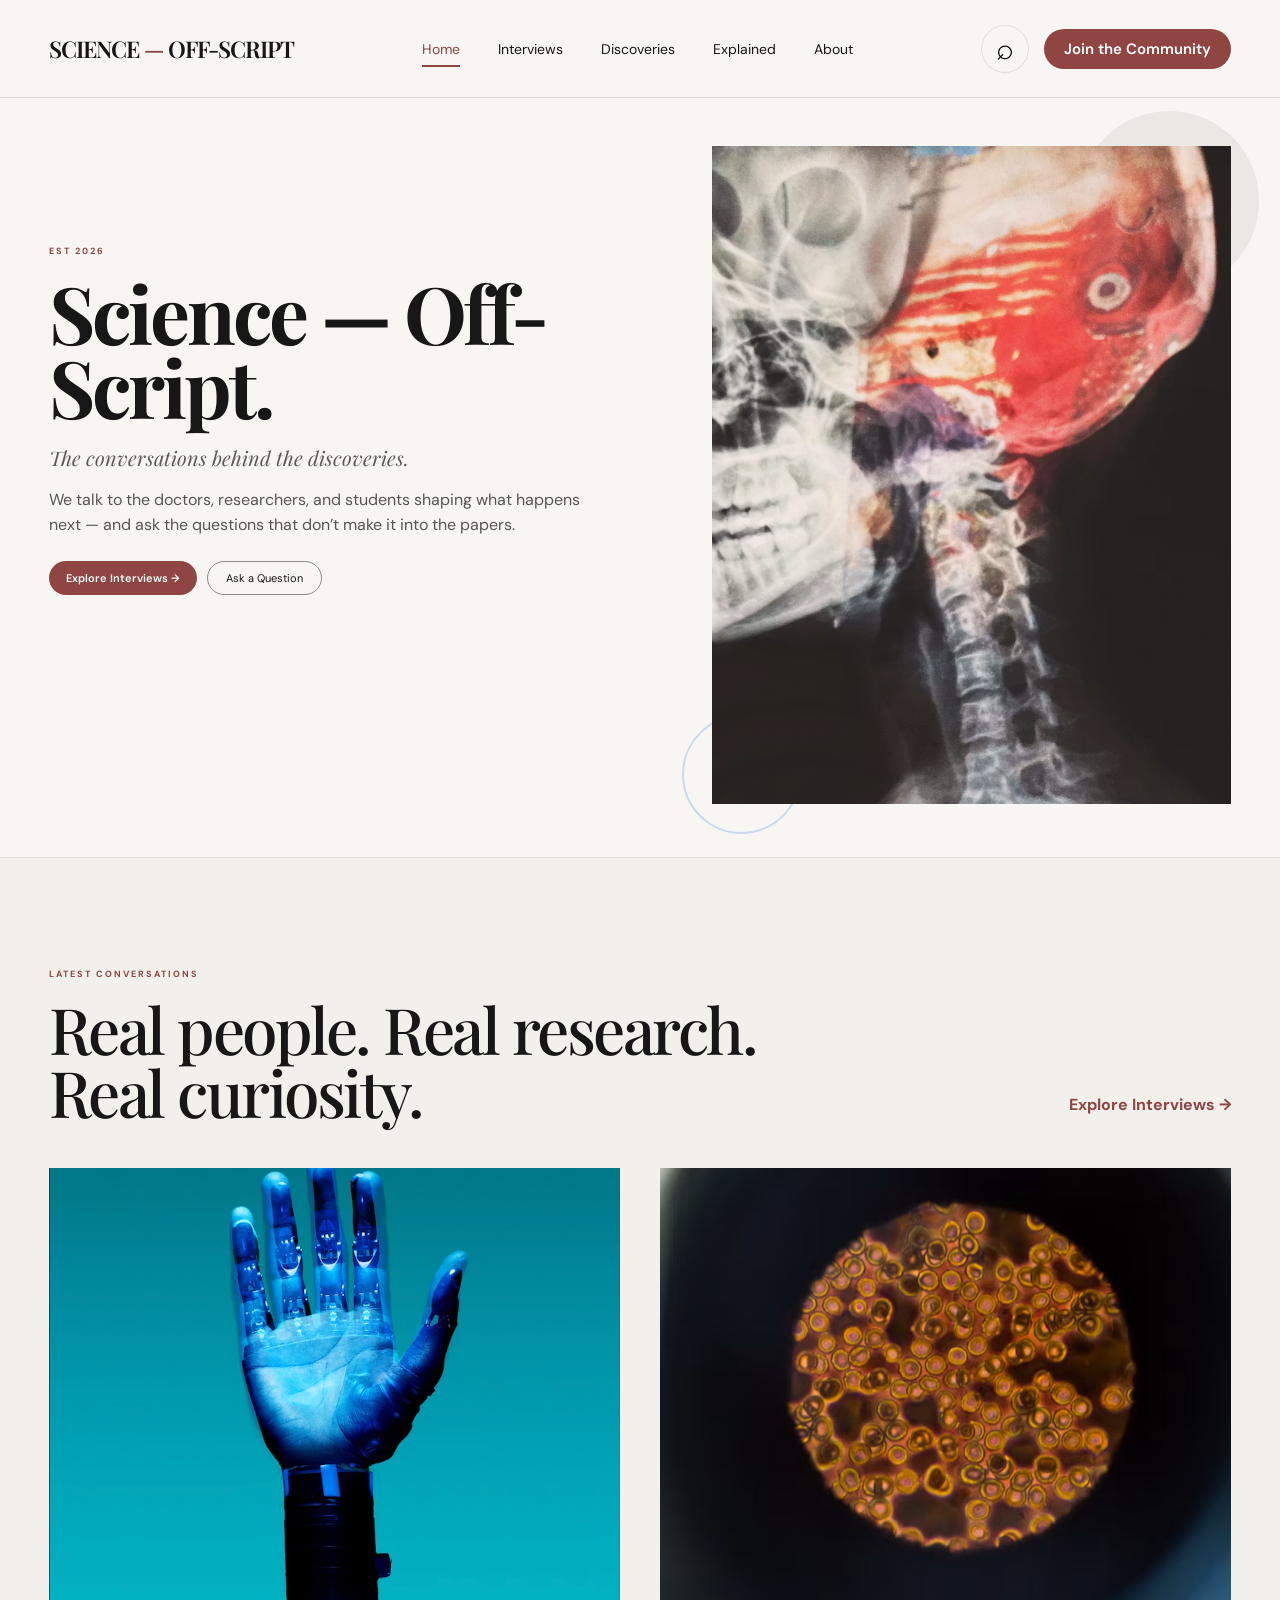
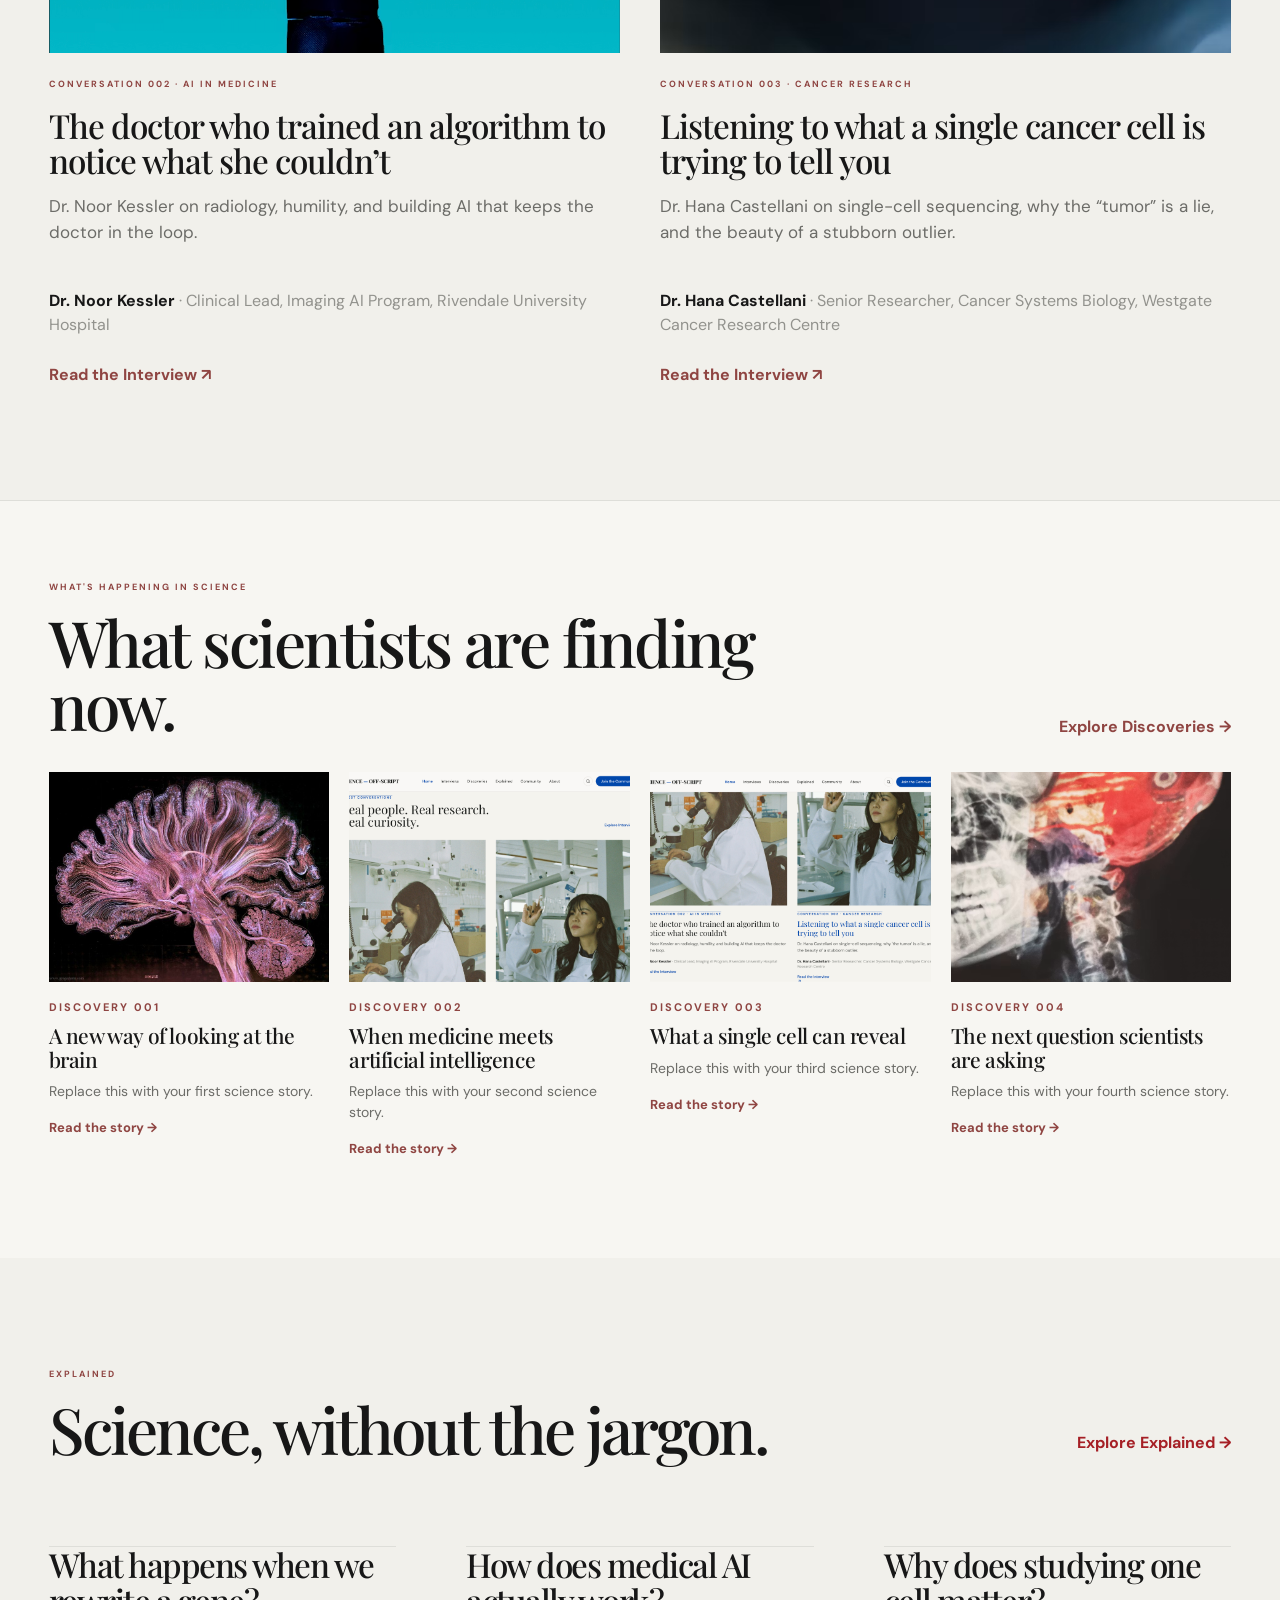
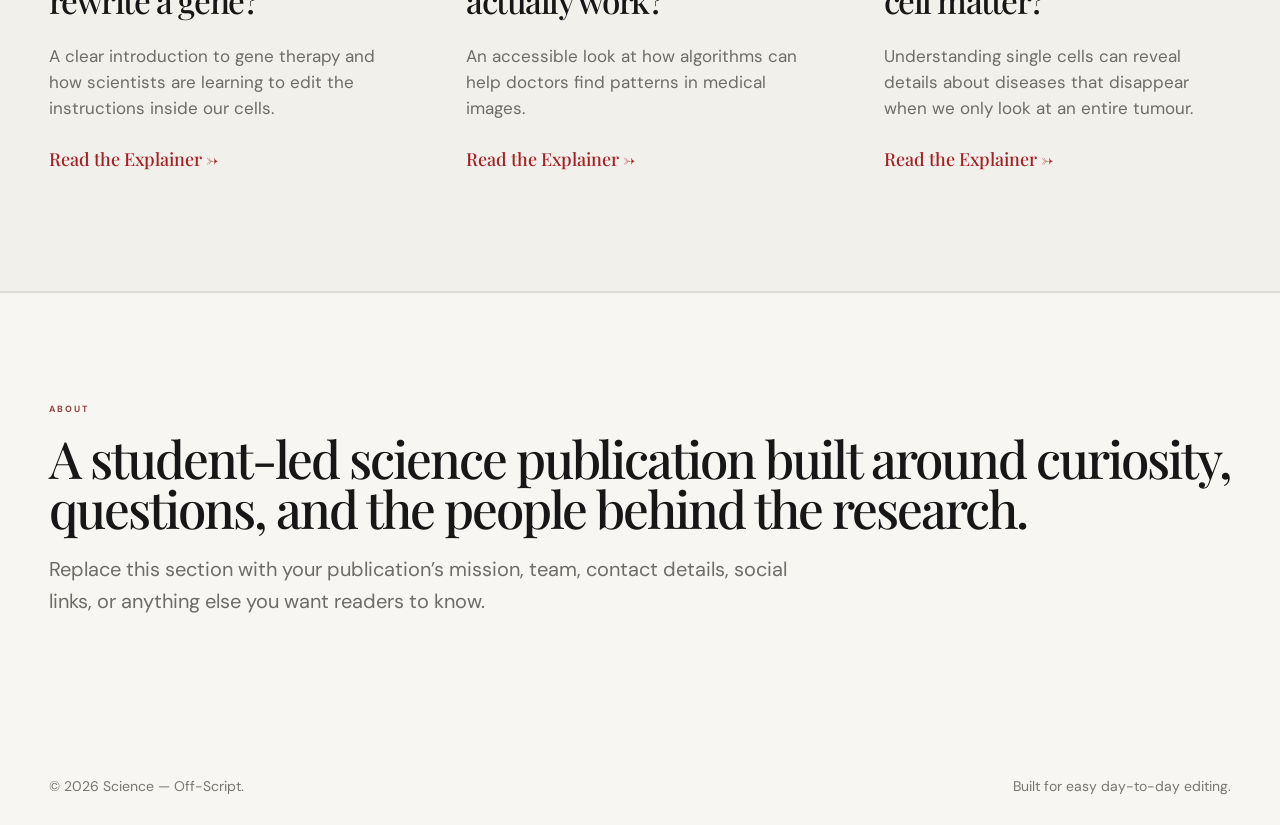
==== commit 0af2cbce: "Update index.html" ====
--- a/index.html
+++ b/index.html
@@ -76,10 +76,14 @@
 </section>
 
     <section class="simple-section section-pad" id="about">
-      <p class="eyebrow">ABOUT</p>
-      <h2>Curiosity comes first.</h2>
-      <p>Replace this section with your publication’s mission, team, contact details, social links, or anything else you want readers to know.</p>
-    </section>
+  <p class="eyebrow">ABOUT</p>
+
+  <h2>A student-led science publication built around curiosity, questions, and the people behind the research.</h2>
+
+  <p>
+    Replace this section with your publication’s mission, team, contact details, social links, or anything else you want readers to know.
+  </p>
+</section>
   </main>
 
   <footer class="site-footer"><span id="copyright"></span><span>Built for easy day-to-day editing.</span></footer>
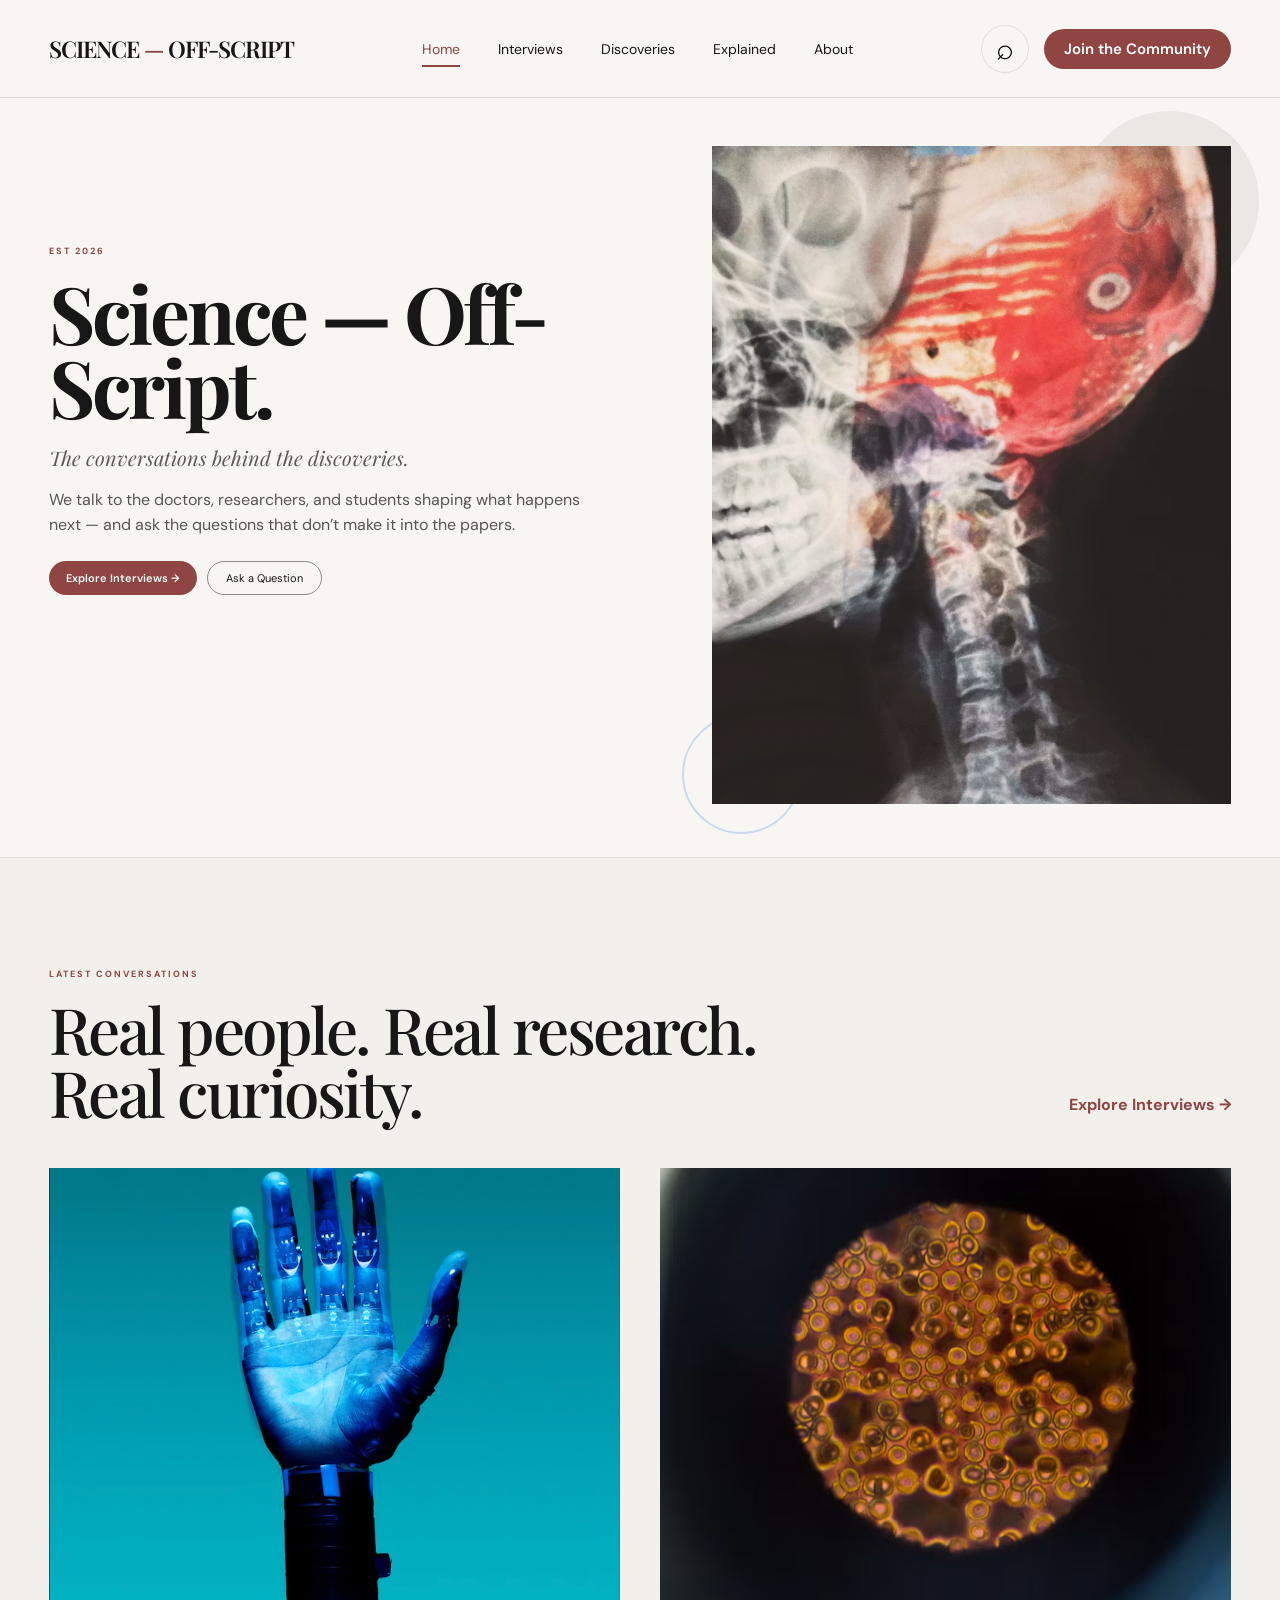
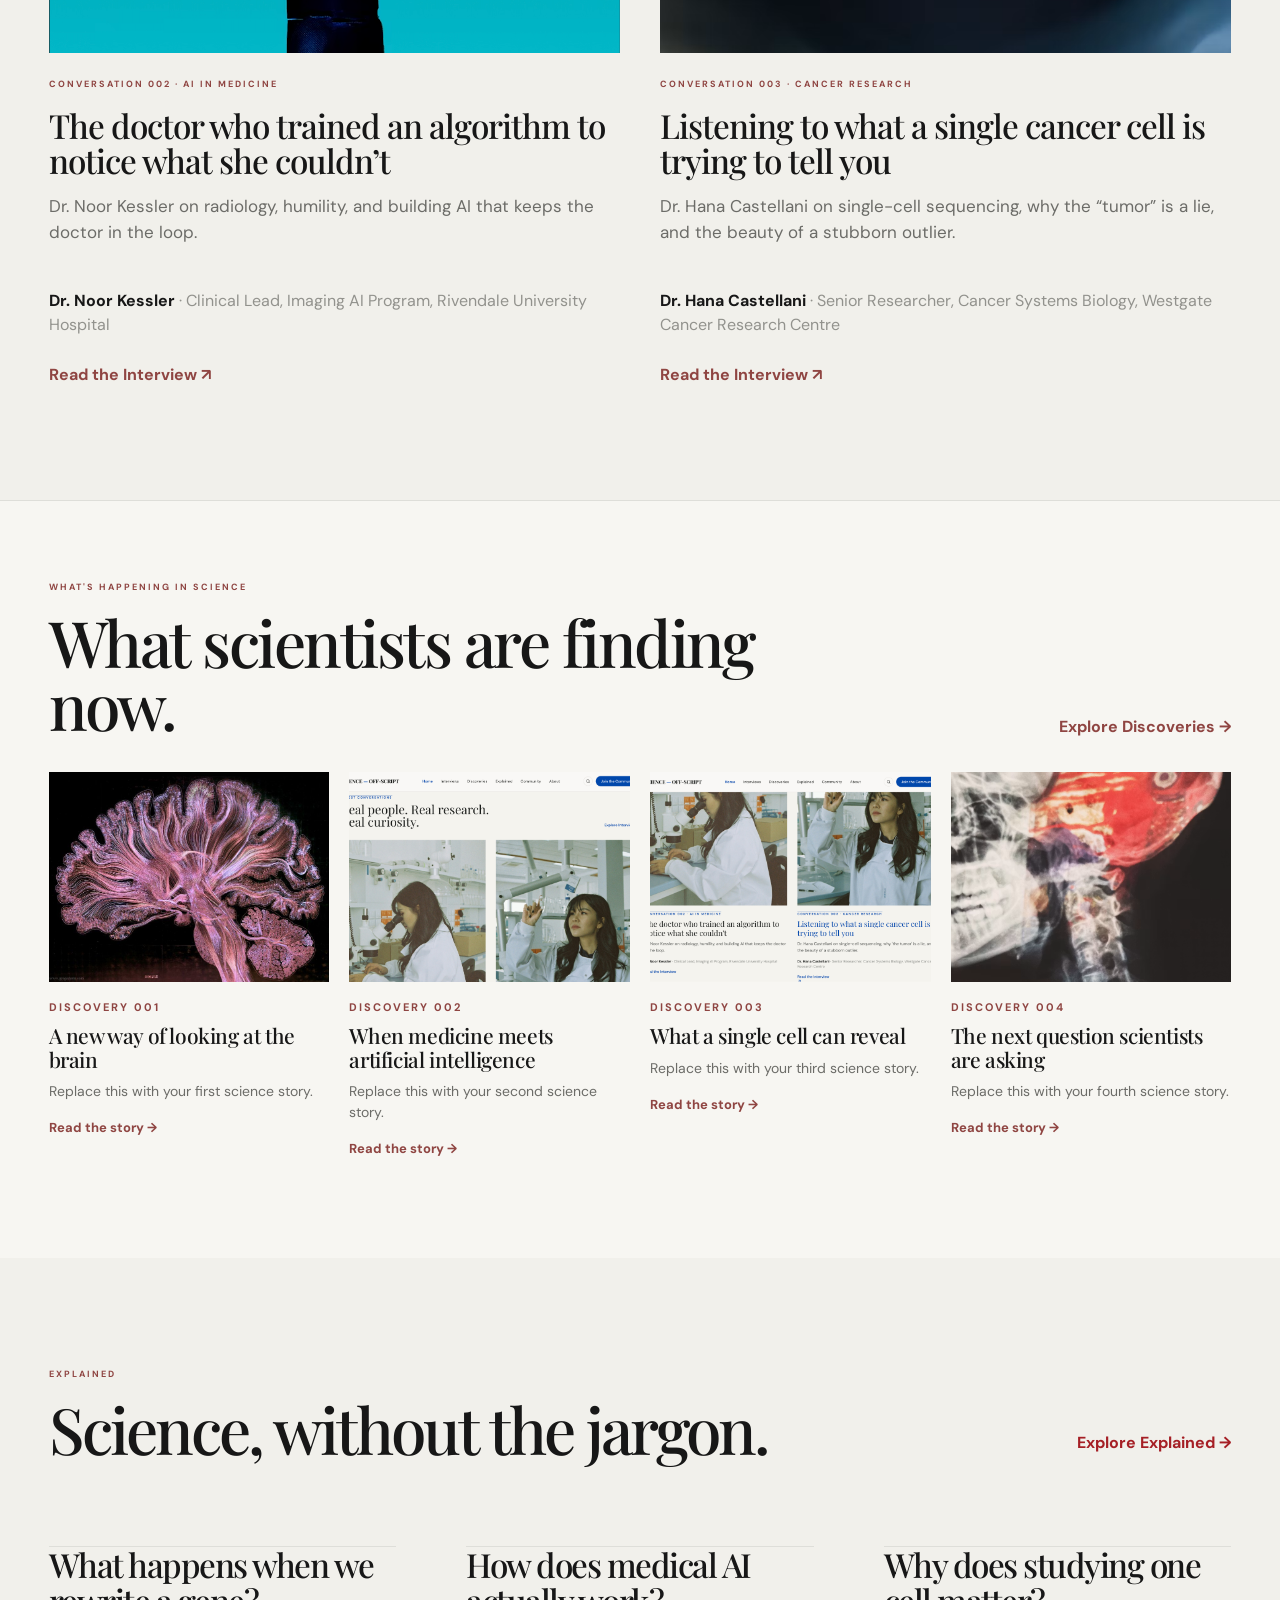
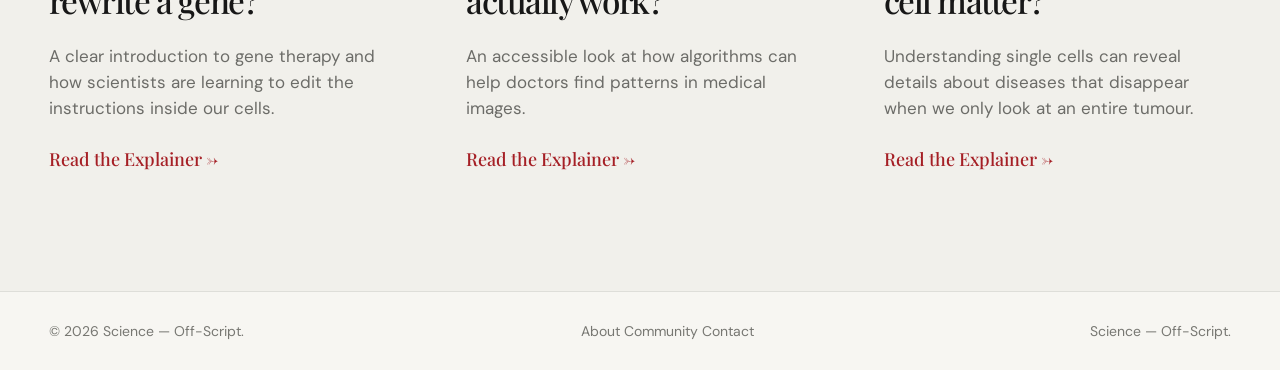
==== commit 8669ead6: "Update index.html" ====
--- a/index.html
+++ b/index.html
@@ -75,18 +75,19 @@
   <div class="home-explained-grid" id="home-explained-grid"></div>
 </section>
 
-    <section class="simple-section section-pad" id="about">
-  <p class="eyebrow">ABOUT</p>
-
-  <h2>A student-led science publication built around curiosity, questions, and the people behind the research.</h2>
-
-  <p>
-    Replace this section with your publication’s mission, team, contact details, social links, or anything else you want readers to know.
-  </p>
-</section>
   </main>
 
-  <footer class="site-footer"><span id="copyright"></span><span>Built for easy day-to-day editing.</span></footer>
+ <footer class="site-footer">
+  <span id="copyright"></span>
+
+  <div class="footer-links">
+    <a href="about.html">About</a>
+    <a href="community.html">Community</a>
+    <a href="mailto:hello@scienceoffscript.com">Contact</a>
+  </div>
+
+  <span>Science — Off-Script.</span>
+</footer>
   <script src="content.js"></script>
   <script src="script.js"></script>
 </body>
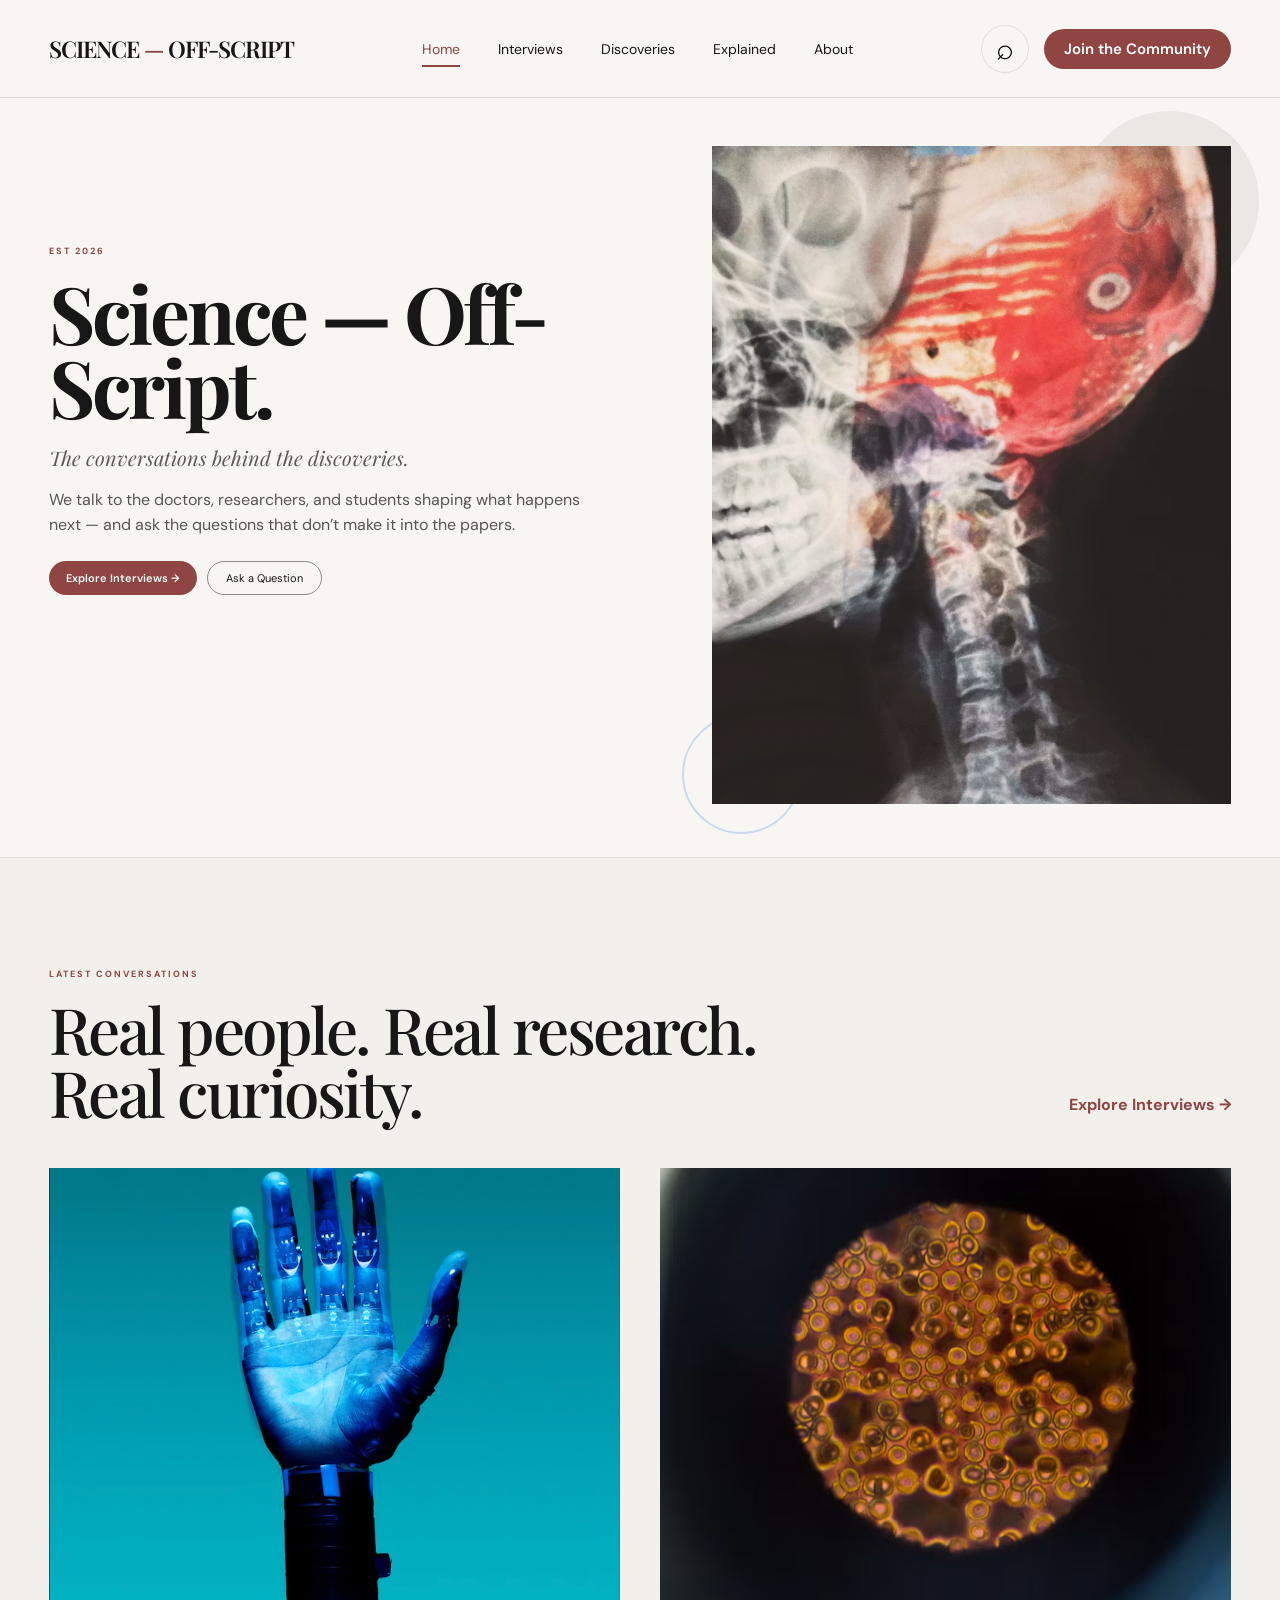
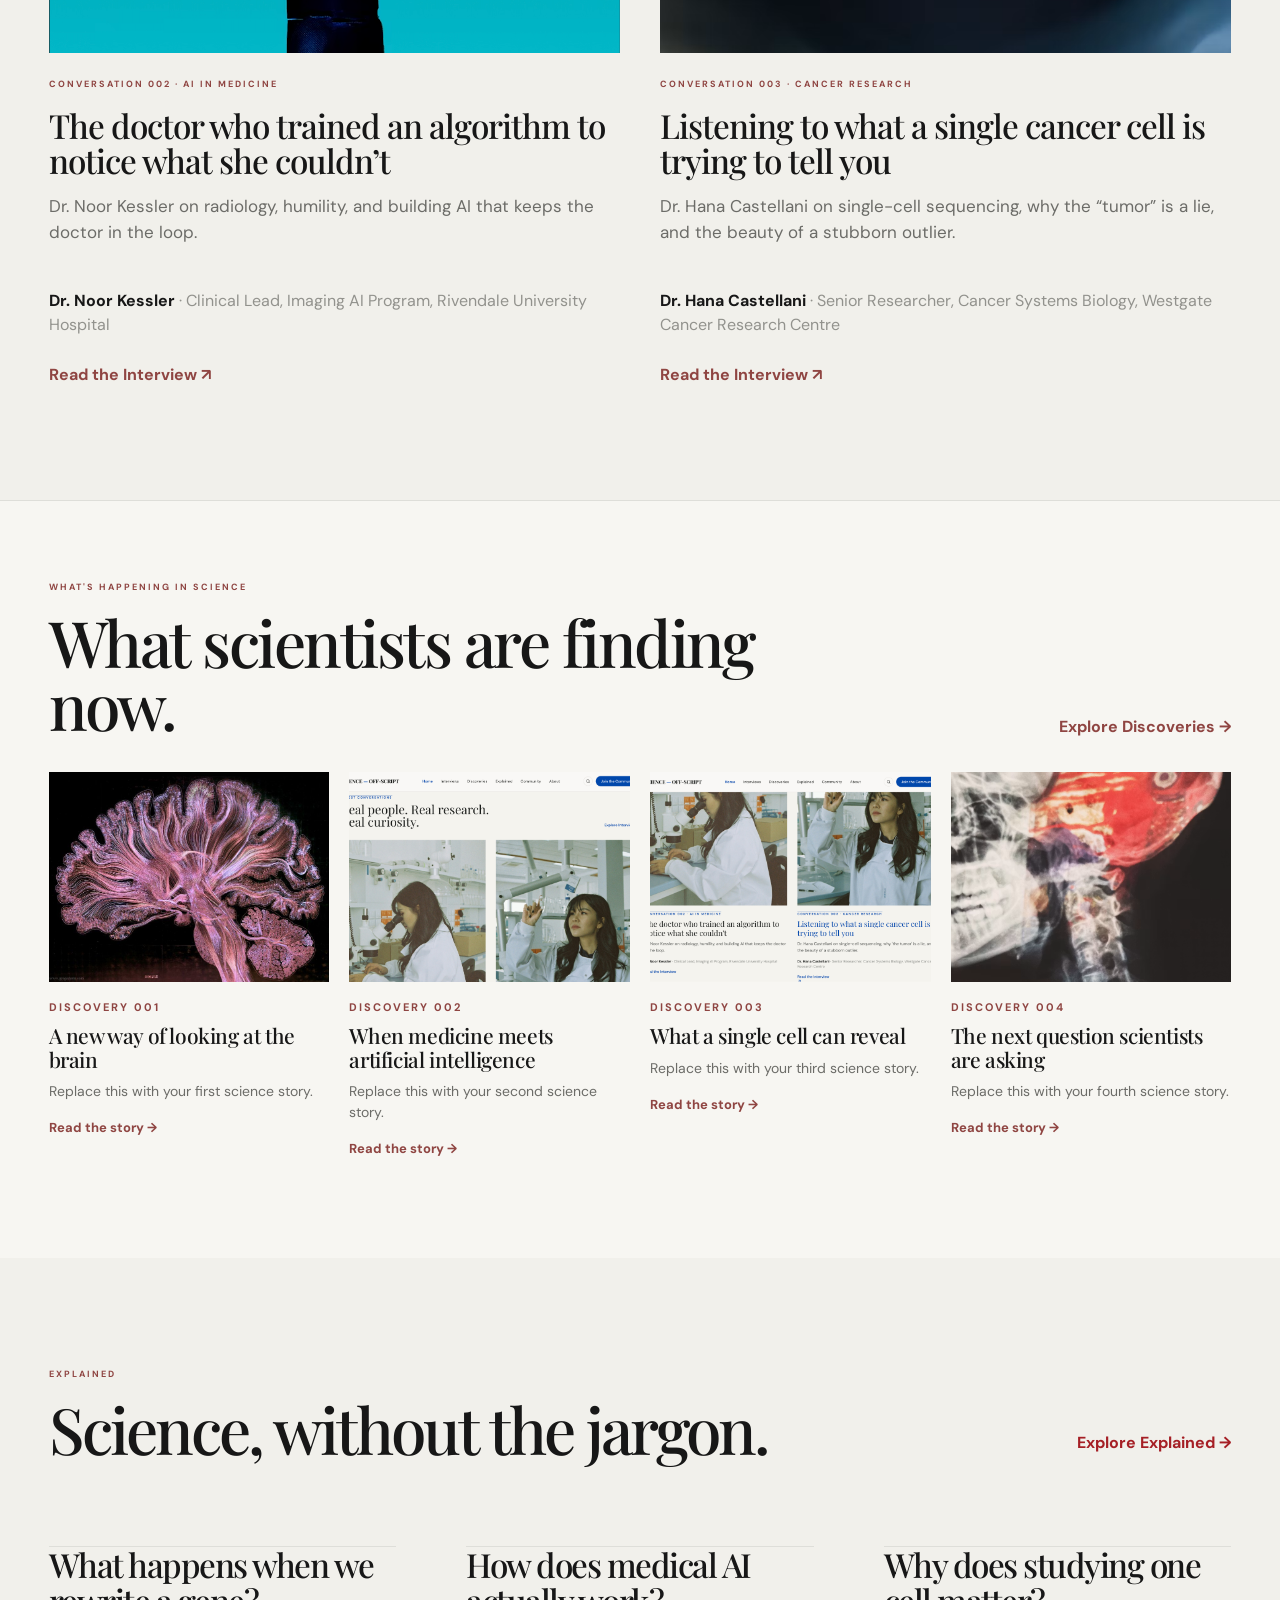
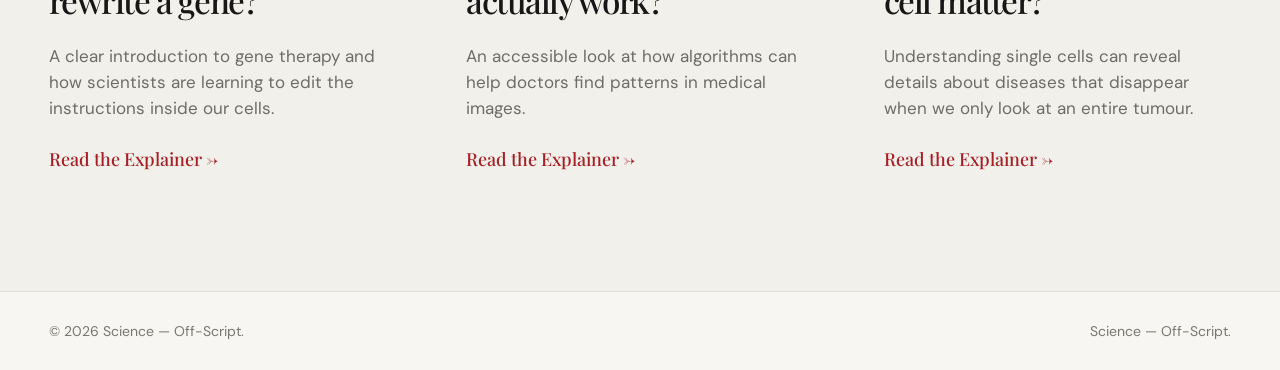
==== commit bb7fd52c: "Update index.html" ====
--- a/index.html
+++ b/index.html
@@ -79,15 +79,9 @@
 
  <footer class="site-footer">
   <span id="copyright"></span>
-
-  <div class="footer-links">
-    <a href="about.html">About</a>
-    <a href="community.html">Community</a>
-    <a href="mailto:hello@scienceoffscript.com">Contact</a>
-  </div>
-
   <span>Science — Off-Script.</span>
 </footer>
+  
   <script src="content.js"></script>
   <script src="script.js"></script>
 </body>
--- a/styles.css
+++ b/styles.css
@@ -395,9 +395,11 @@
   }
 
   .site-footer {
-    padding: 25px 5vw;
-    flex-direction: column;
-  }
+  padding: 25px 5vw;
+  flex-direction: column;
+  background: #171717;
+  color: #f7f6f2;
+}
 
   .article-hero {
     width: 90vw;
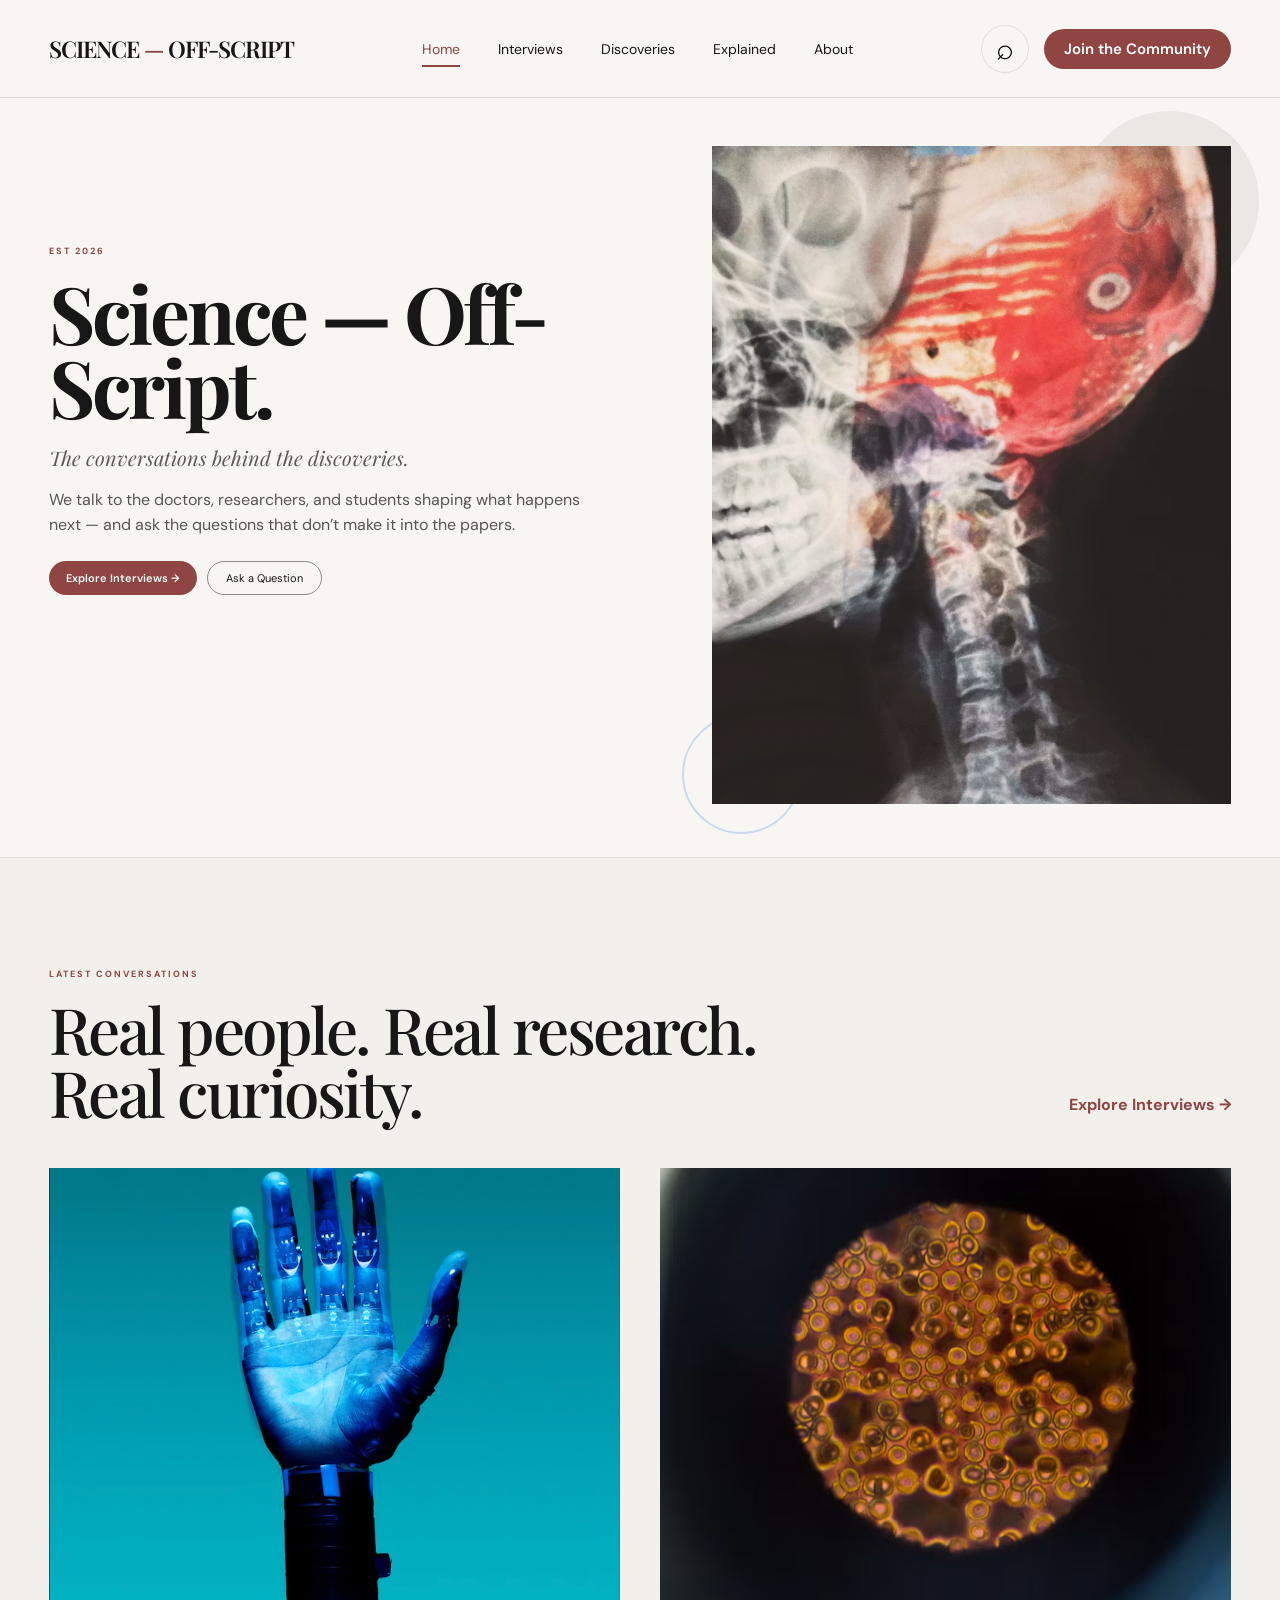
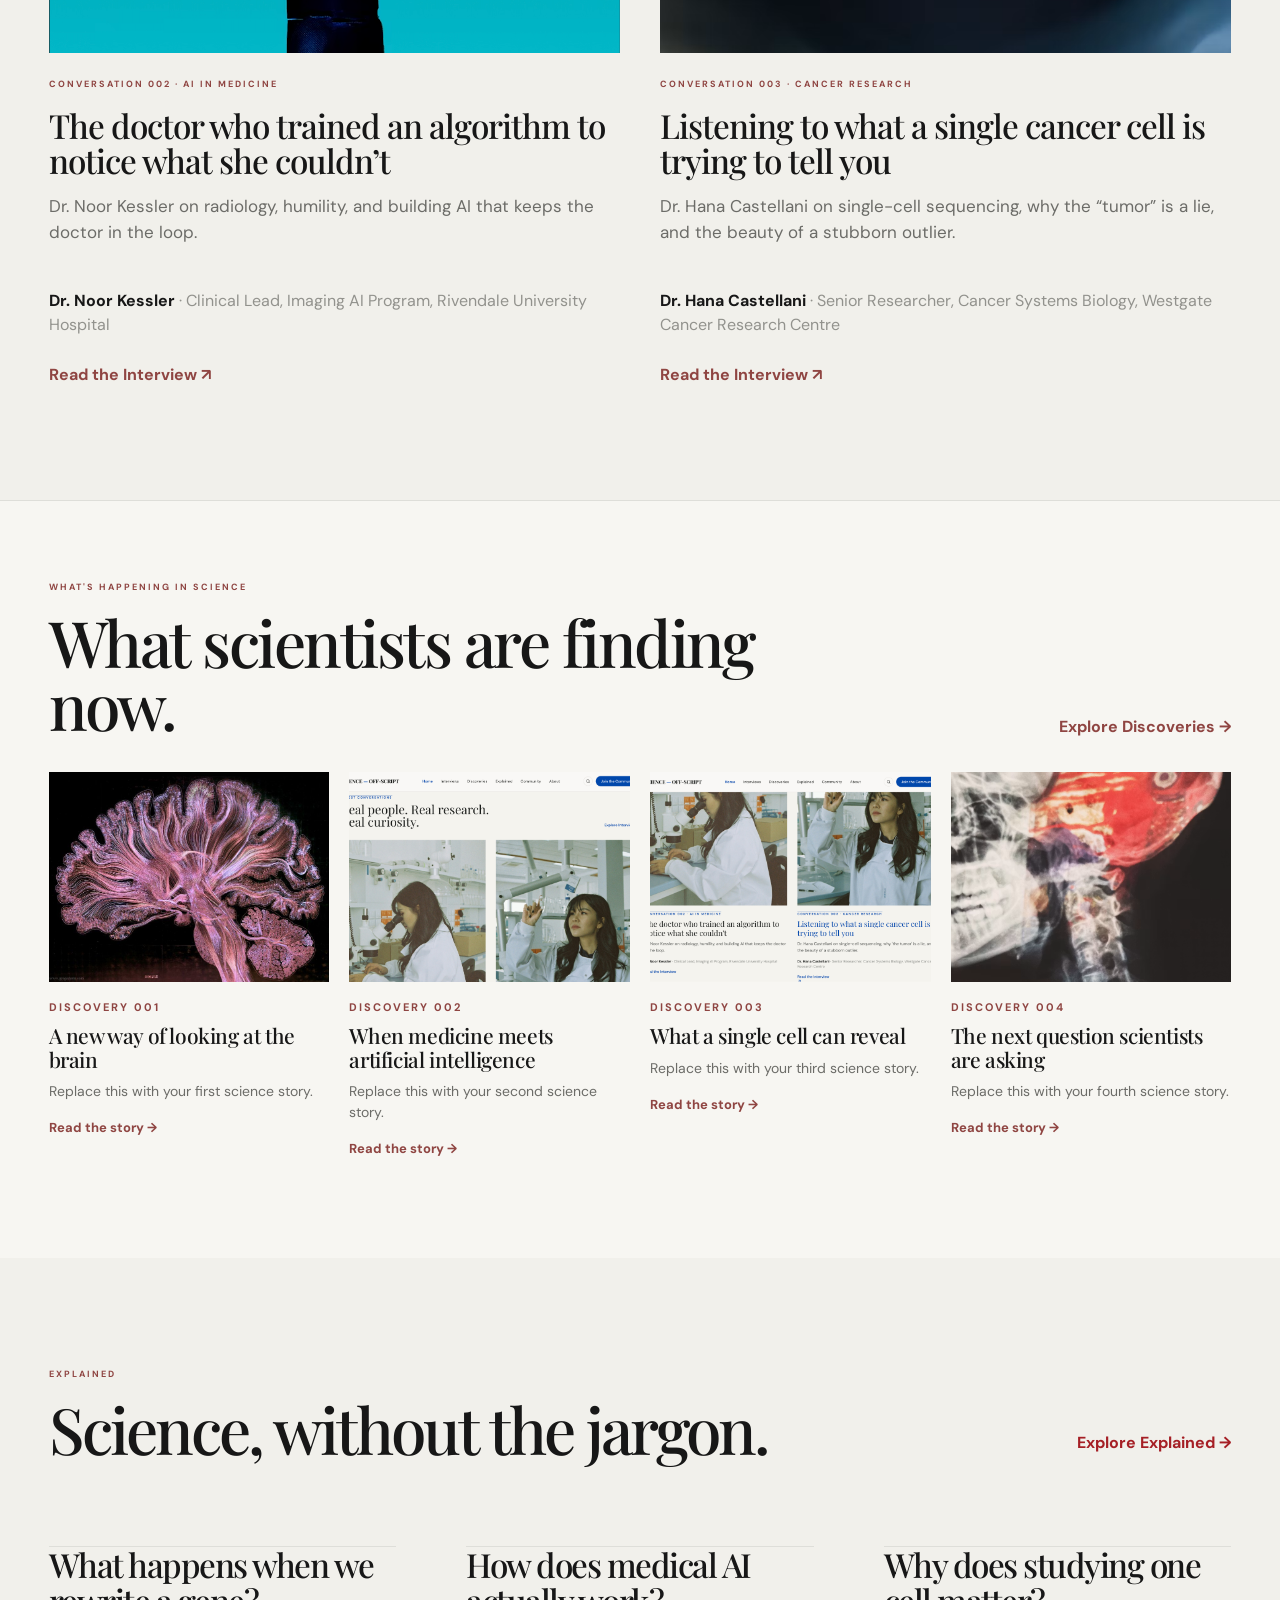
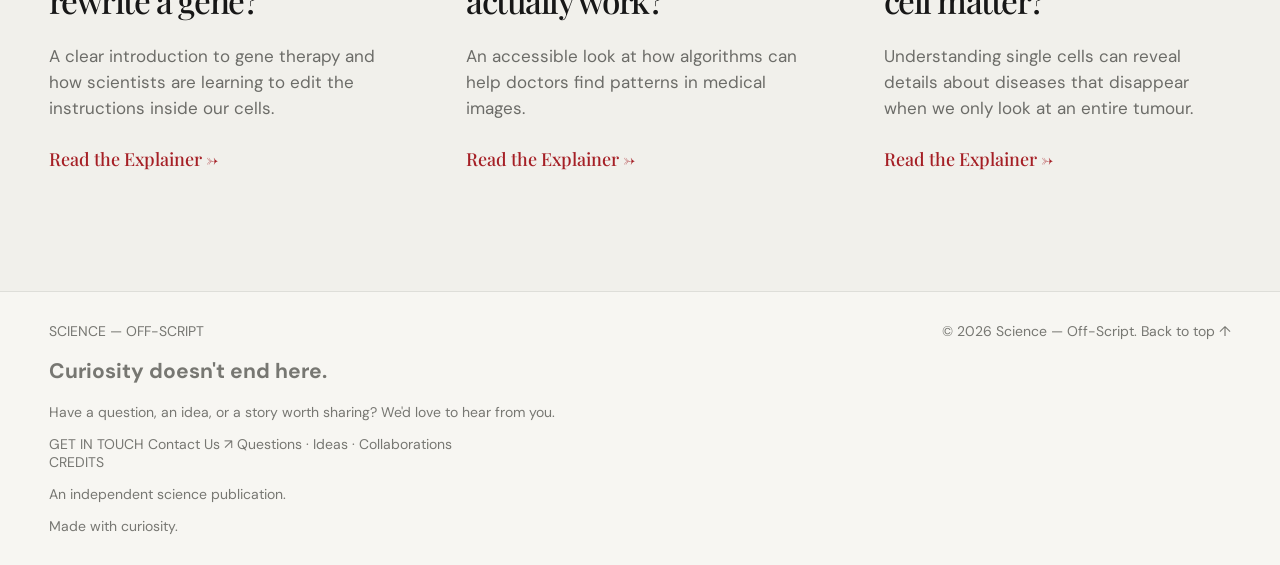
==== commit 17682607: "Update index.html" ====
--- a/index.html
+++ b/index.html
@@ -77,9 +77,38 @@
 
   </main>
 
- <footer class="site-footer">
-  <span id="copyright"></span>
-  <span>Science — Off-Script.</span>
+ <footer class="site-footer home-footer" id="home-footer">
+  <div class="home-footer-main">
+    <div class="home-footer-intro">
+      <span class="home-footer-eyebrow">SCIENCE — OFF-SCRIPT</span>
+      <h2>Curiosity doesn't end here.</h2>
+      <p>
+        Have a question, an idea, or a story worth sharing?
+        We'd love to hear from you.
+      </p>
+    </div>
+
+    <div class="home-footer-details">
+      <div class="home-footer-contact">
+        <span class="home-footer-label">GET IN TOUCH</span>
+        <a href="mailto:scienceoffscript26@gmail.com">
+          Contact Us ↗
+        </a>
+        <span>Questions · Ideas · Collaborations</span>
+      </div>
+
+      <div class="home-footer-credit">
+        <span class="home-footer-label">CREDITS</span>
+        <p>An independent science publication.</p>
+        <span>Made with curiosity.</span>
+      </div>
+    </div>
+  </div>
+
+  <div class="home-footer-bottom">
+    <span id="copyright"></span>
+    <a href="#top" class="home-footer-top">Back to top ↑</a>
+  </div>
 </footer>
   
   <script src="content.js"></script>
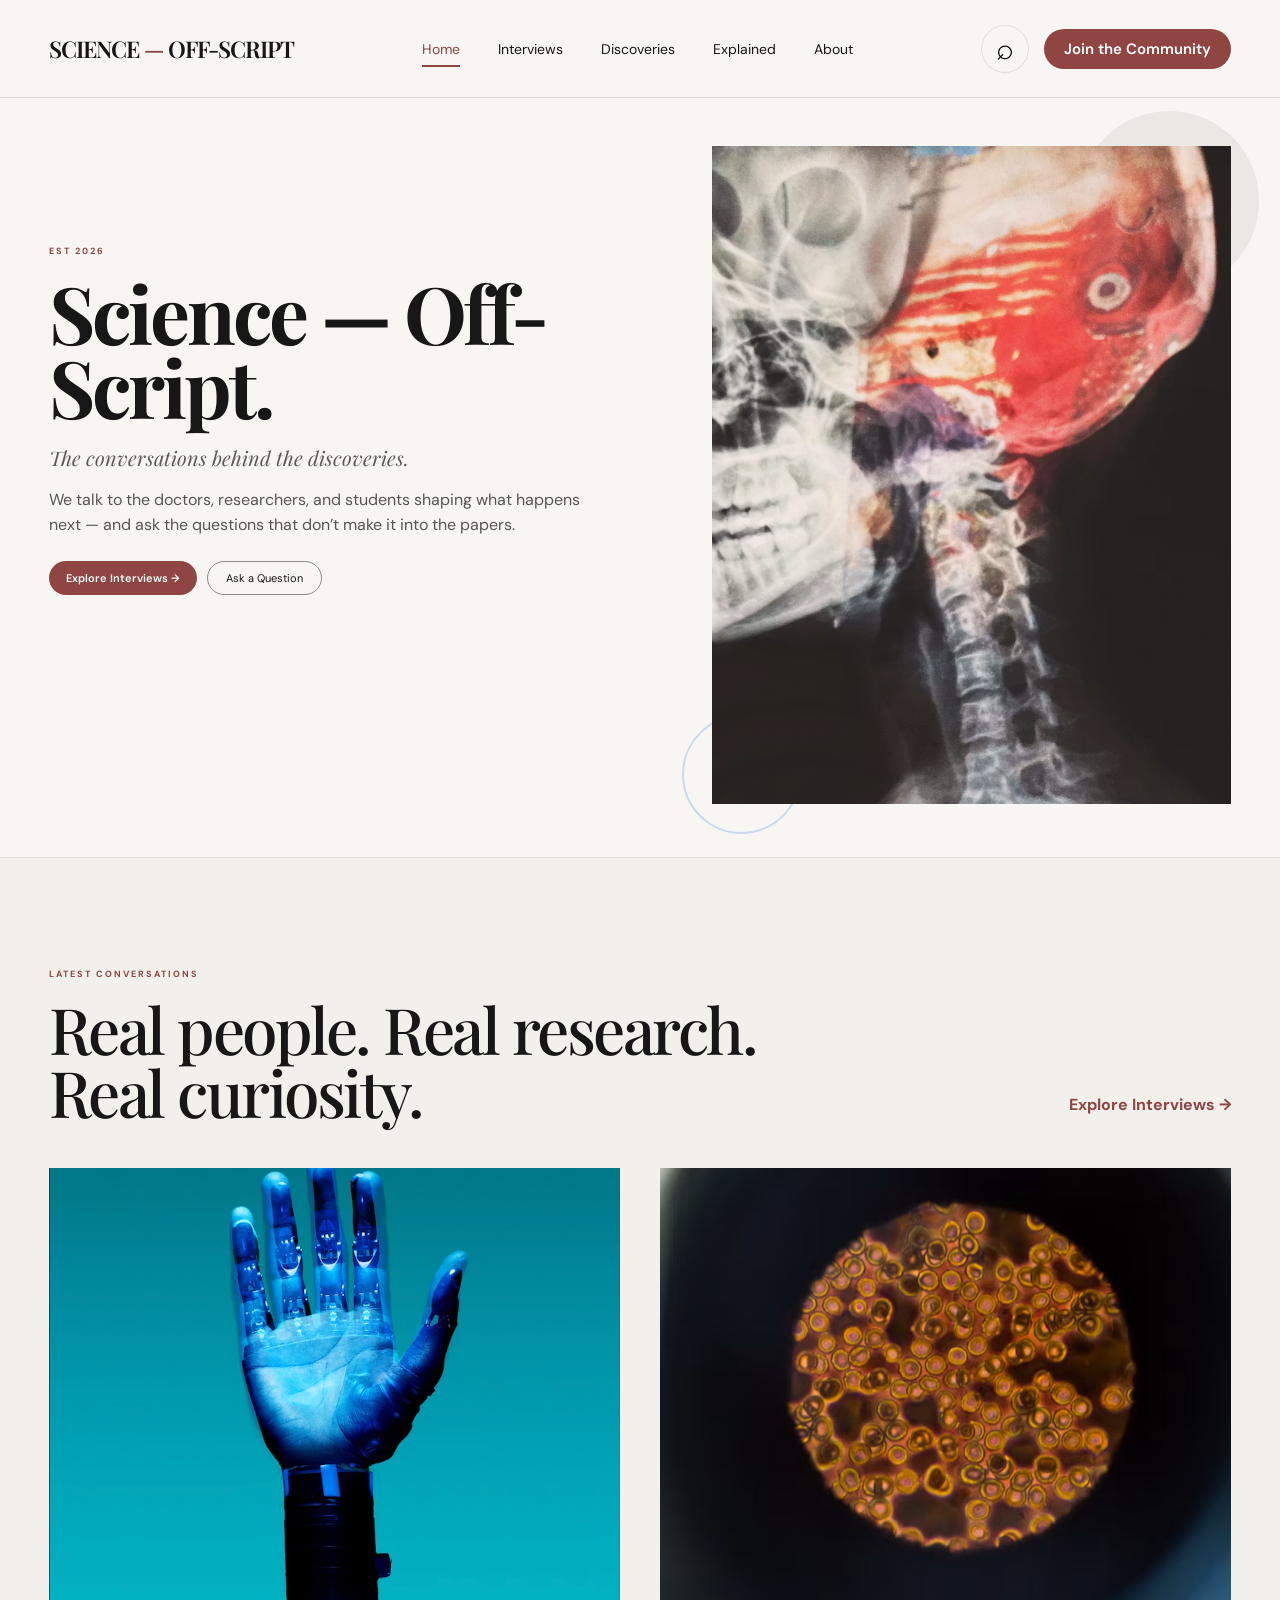
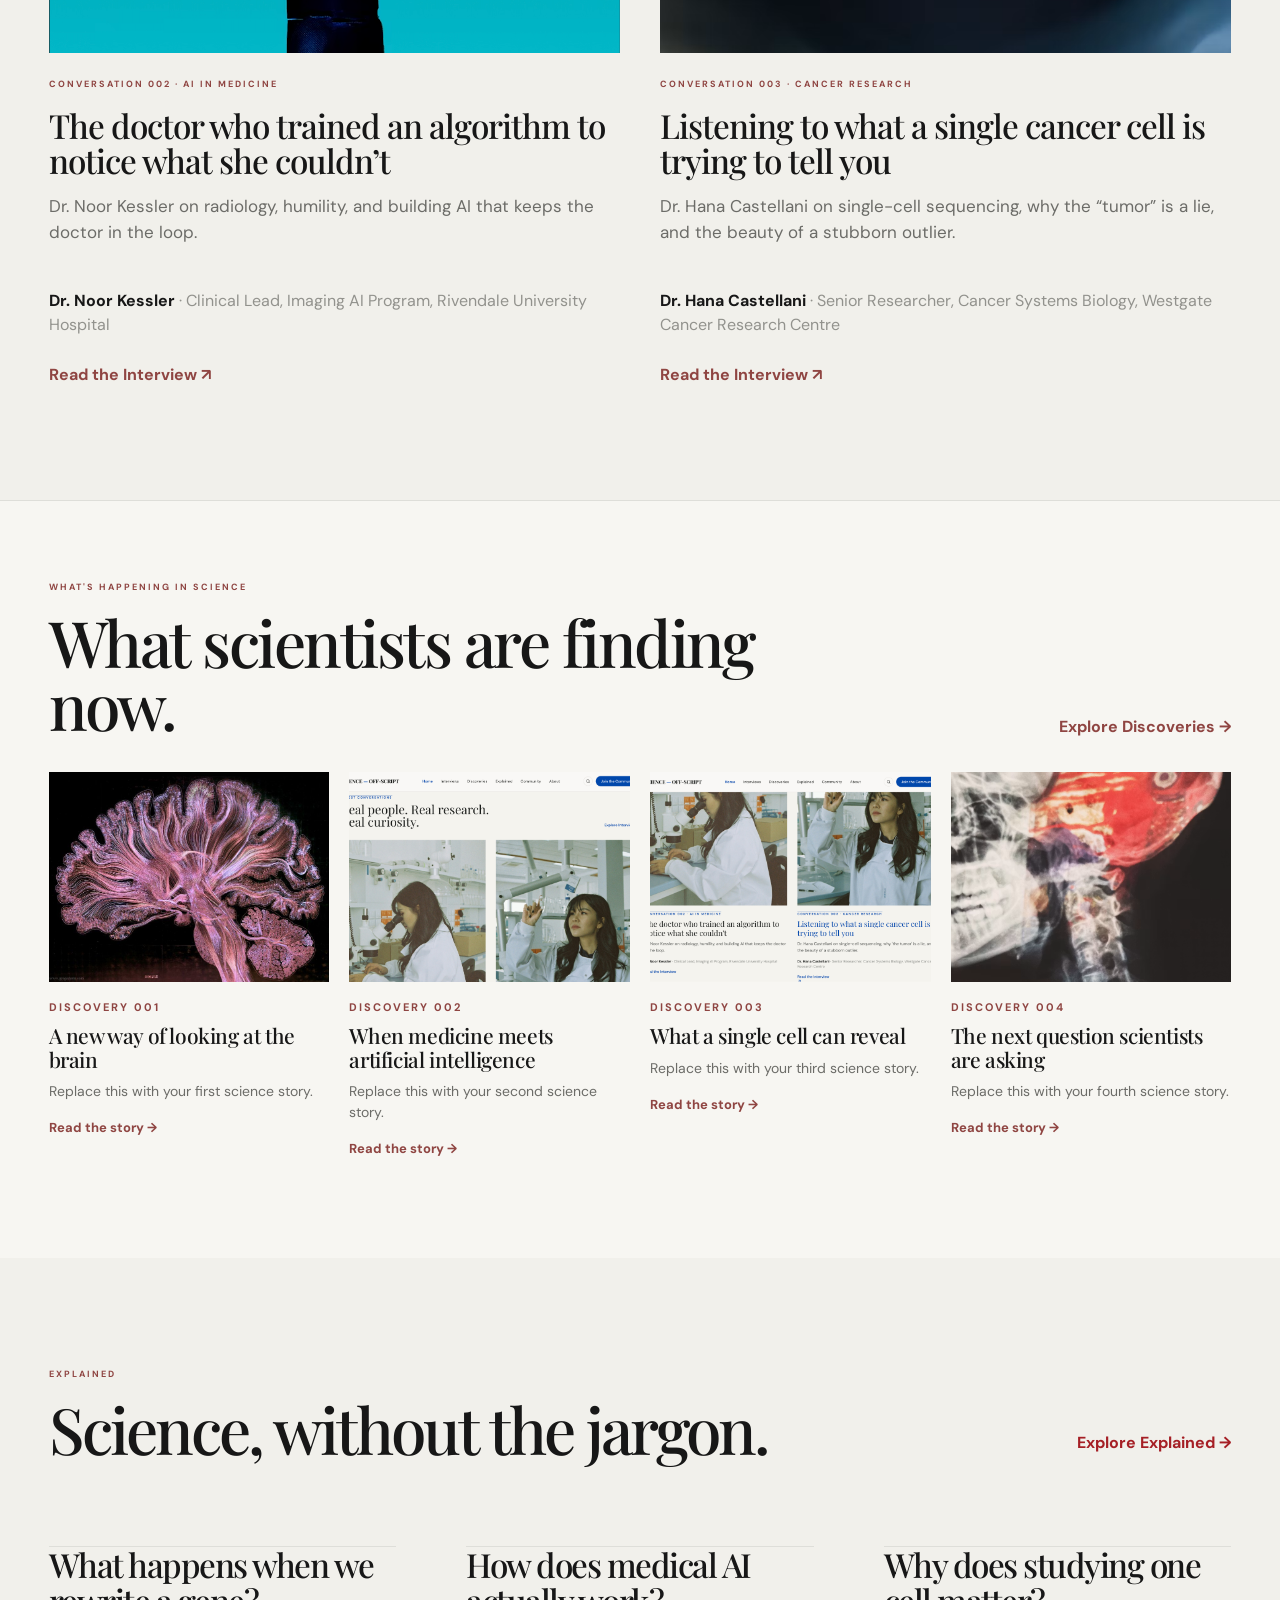
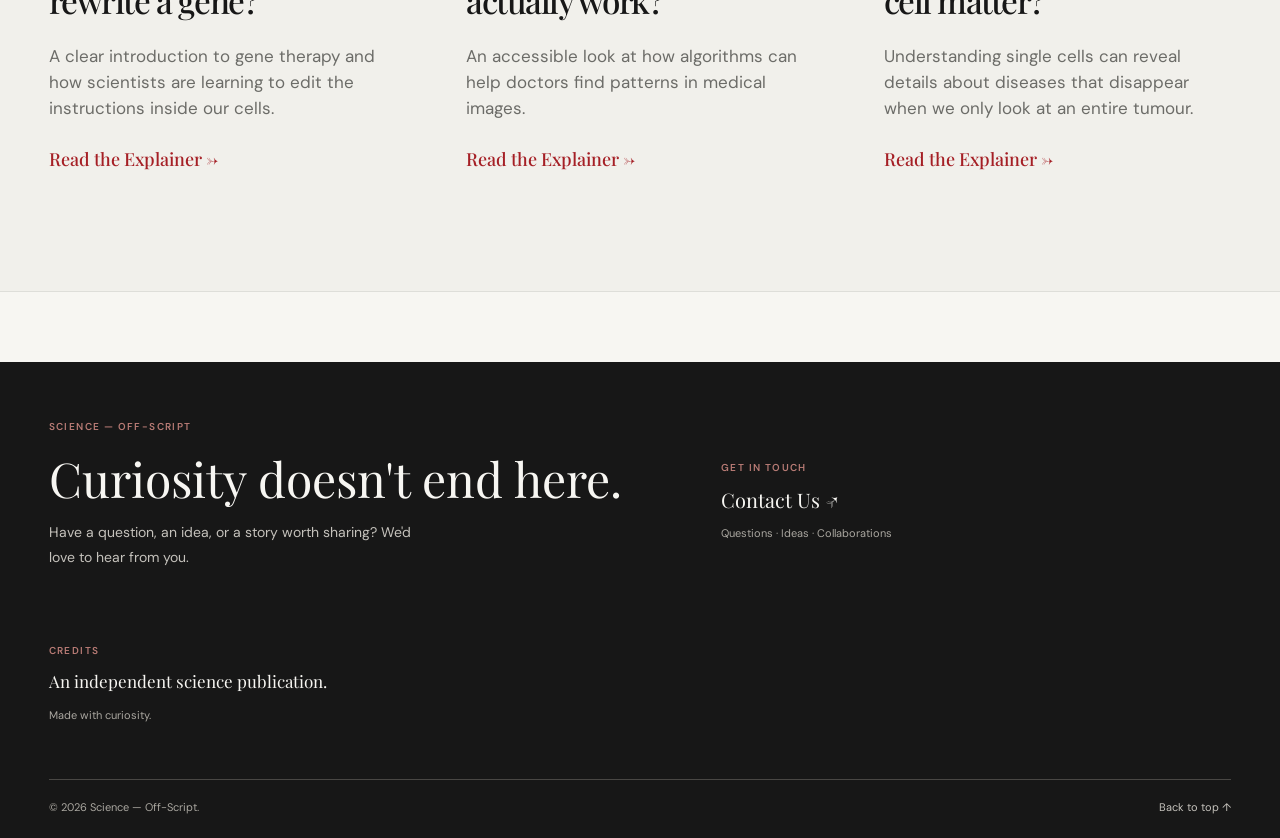
==== commit b9117c7b: "Update index.html" ====
--- a/index.html
+++ b/index.html
@@ -88,14 +88,15 @@
       </p>
     </div>
 
-    <div class="home-footer-details">
-      <div class="home-footer-contact">
-        <span class="home-footer-label">GET IN TOUCH</span>
-        <a href="mailto:scienceoffscript26@gmail.com">
-          Contact Us ↗
-        </a>
-        <span>Questions · Ideas · Collaborations</span>
-      </div>
+   <div class="home-footer-details">
+  <div class="home-footer-contact">
+    <span class="home-footer-label">GET IN TOUCH </span>
+    <a href="mailto:scienceoffscript26@gmail.com">
+      Contact Us ↗
+    </a>
+    <span>Questions · Ideas · Collaborations</span>
+  </div>
+</div>
 
       <div class="home-footer-credit">
         <span class="home-footer-label">CREDITS</span>
--- a/styles.css
+++ b/styles.css
@@ -1121,3 +1121,135 @@
     font-size: 52px;
   }
 }
+/* HOMEPAGE FOOTER */
+
+.home-footer {
+  display: block;
+  background: var(--ink);
+  color: var(--paper);
+  padding: 58px 3.8vw 24px;
+  margin-top: 70px;
+}
+
+.home-footer-main {
+  display: grid;
+  grid-template-columns: 1.2fr 1fr;
+  gap: 60px;
+  padding-bottom: 55px;
+}
+
+.home-footer-eyebrow,
+.home-footer-label {
+  display: block;
+  color: #B87B75;
+  font-family: var(--sans);
+  font-size: 10px;
+  font-weight: 600;
+  letter-spacing: 0.14em;
+  text-transform: uppercase;
+}
+
+.home-footer-intro h2 {
+  font-family: var(--serif);
+  font-size: clamp(30px, 4vw, 48px);
+  font-weight: 400;
+  line-height: 1.15;
+  margin: 18px 0 14px;
+}
+
+.home-footer-intro p {
+  max-width: 390px;
+  color: #C5C2BC;
+  font-size: 14px;
+  line-height: 1.8;
+}
+
+.home-footer-details {
+  display: grid;
+  grid-template-columns: 1fr 1fr;
+  gap: 30px;
+  align-content: center;
+}
+
+.home-footer-contact,
+.home-footer-credit {
+  display: flex;
+  flex-direction: column;
+  align-items: flex-start;
+  gap: 12px;
+}
+
+.home-footer-contact a {
+  color: var(--paper);
+  font-family: var(--serif);
+  font-size: 20px;
+  text-decoration: none;
+  transition: color 0.2s ease;
+}
+
+.home-footer-contact a:hover,
+.home-footer-top:hover {
+  color: #B87B75;
+}
+
+.home-footer-contact > span:last-child,
+.home-footer-credit > span:last-child {
+  color: #AAA7A0;
+  font-size: 11px;
+  line-height: 1.6;
+}
+
+.home-footer-credit p {
+  color: var(--paper);
+  font-family: var(--serif);
+  font-size: 17px;
+  line-height: 1.5;
+  margin: 0;
+}
+
+.home-footer-bottom {
+  display: flex;
+  justify-content: space-between;
+  align-items: center;
+  gap: 20px;
+  border-top: 1px solid #494744;
+  padding-top: 20px;
+  color: #AAA7A0;
+  font-size: 11px;
+}
+
+.home-footer-top {
+  color: #C5C2BC;
+  text-decoration: none;
+  transition: color 0.2s ease;
+}
+
+@media (max-width: 700px) {
+  .home-footer {
+    padding: 45px 6vw 22px;
+    margin-top: 50px;
+  }
+
+  .home-footer-main {
+    grid-template-columns: 1fr;
+    gap: 38px;
+    padding-bottom: 38px;
+  }
+
+  .home-footer-details {
+    gap: 20px;
+  }
+}
+
+@media (max-width: 420px) {
+  .home-footer-details {
+    grid-template-columns: 1fr;
+    gap: 28px;
+  }
+
+  .home-footer-bottom {
+    align-items: flex-start;
+    flex-direction: column;
+    gap: 12px;
+  }
+}
